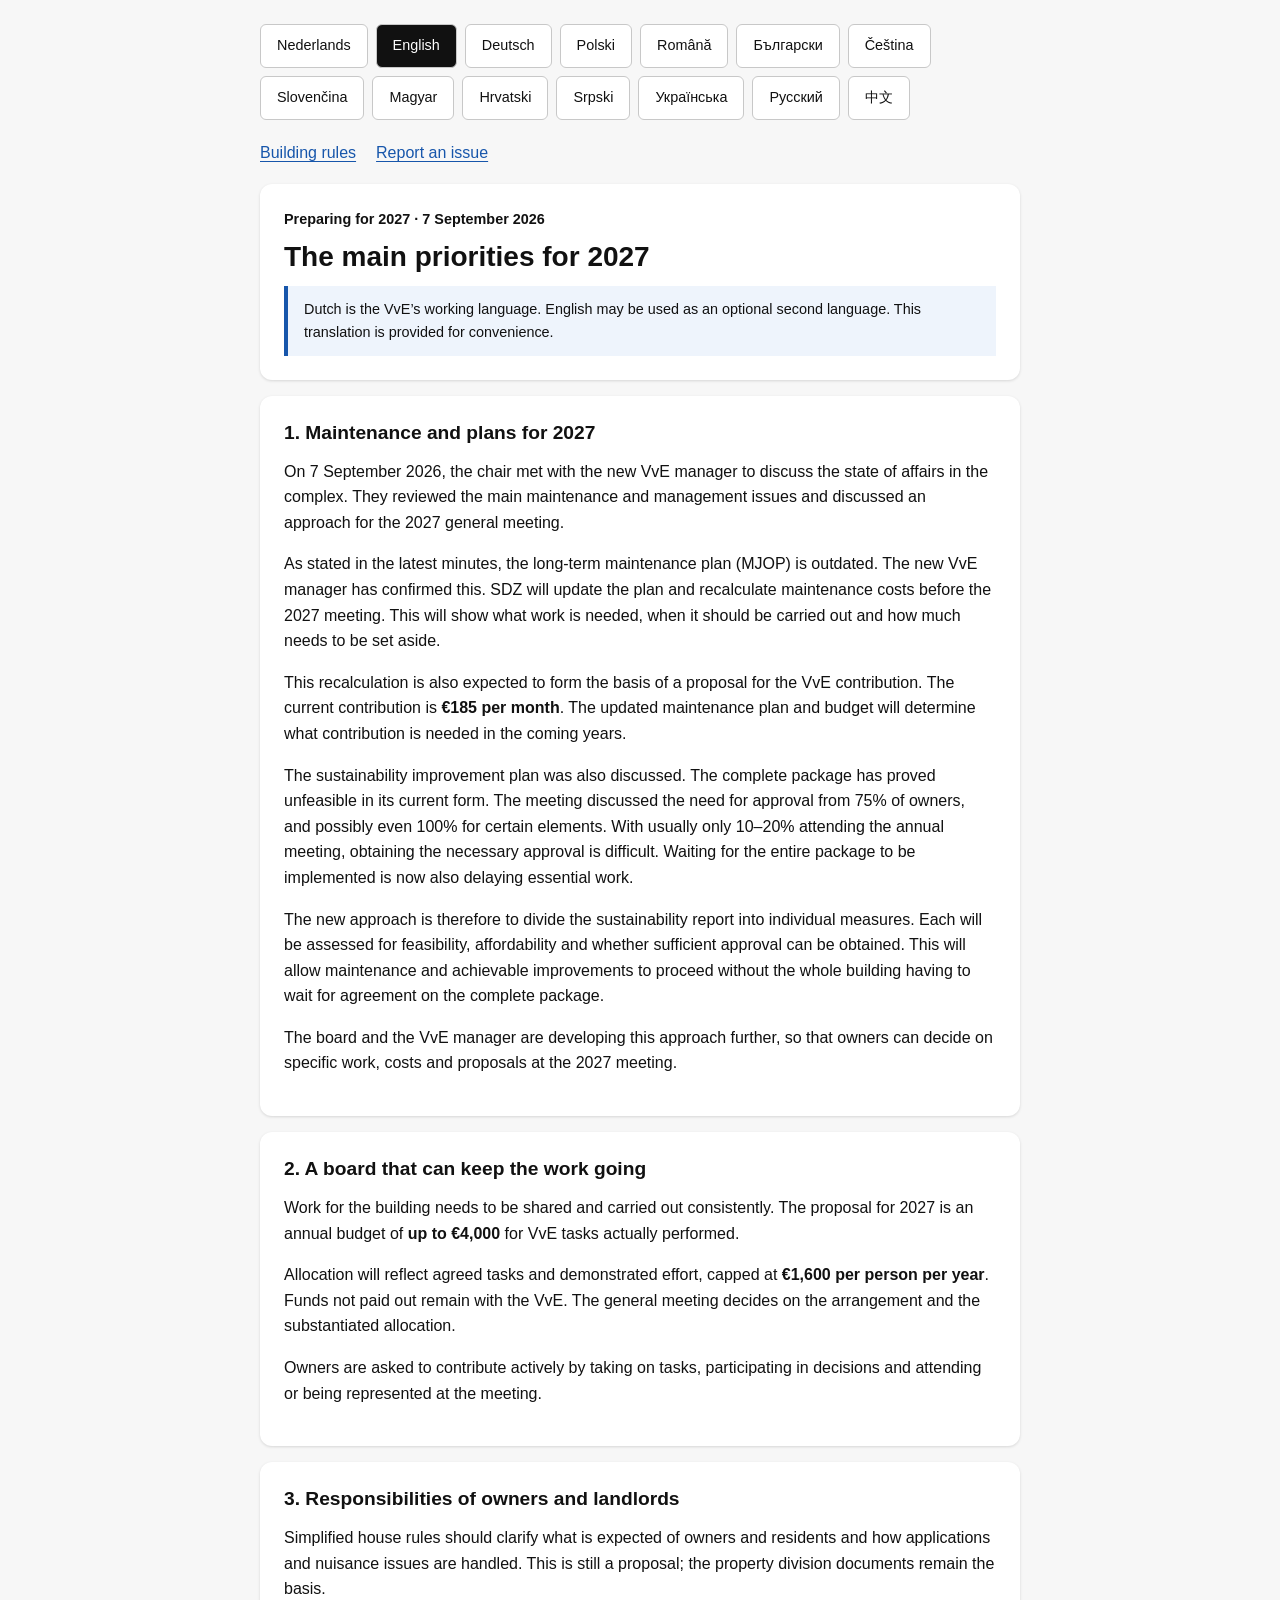
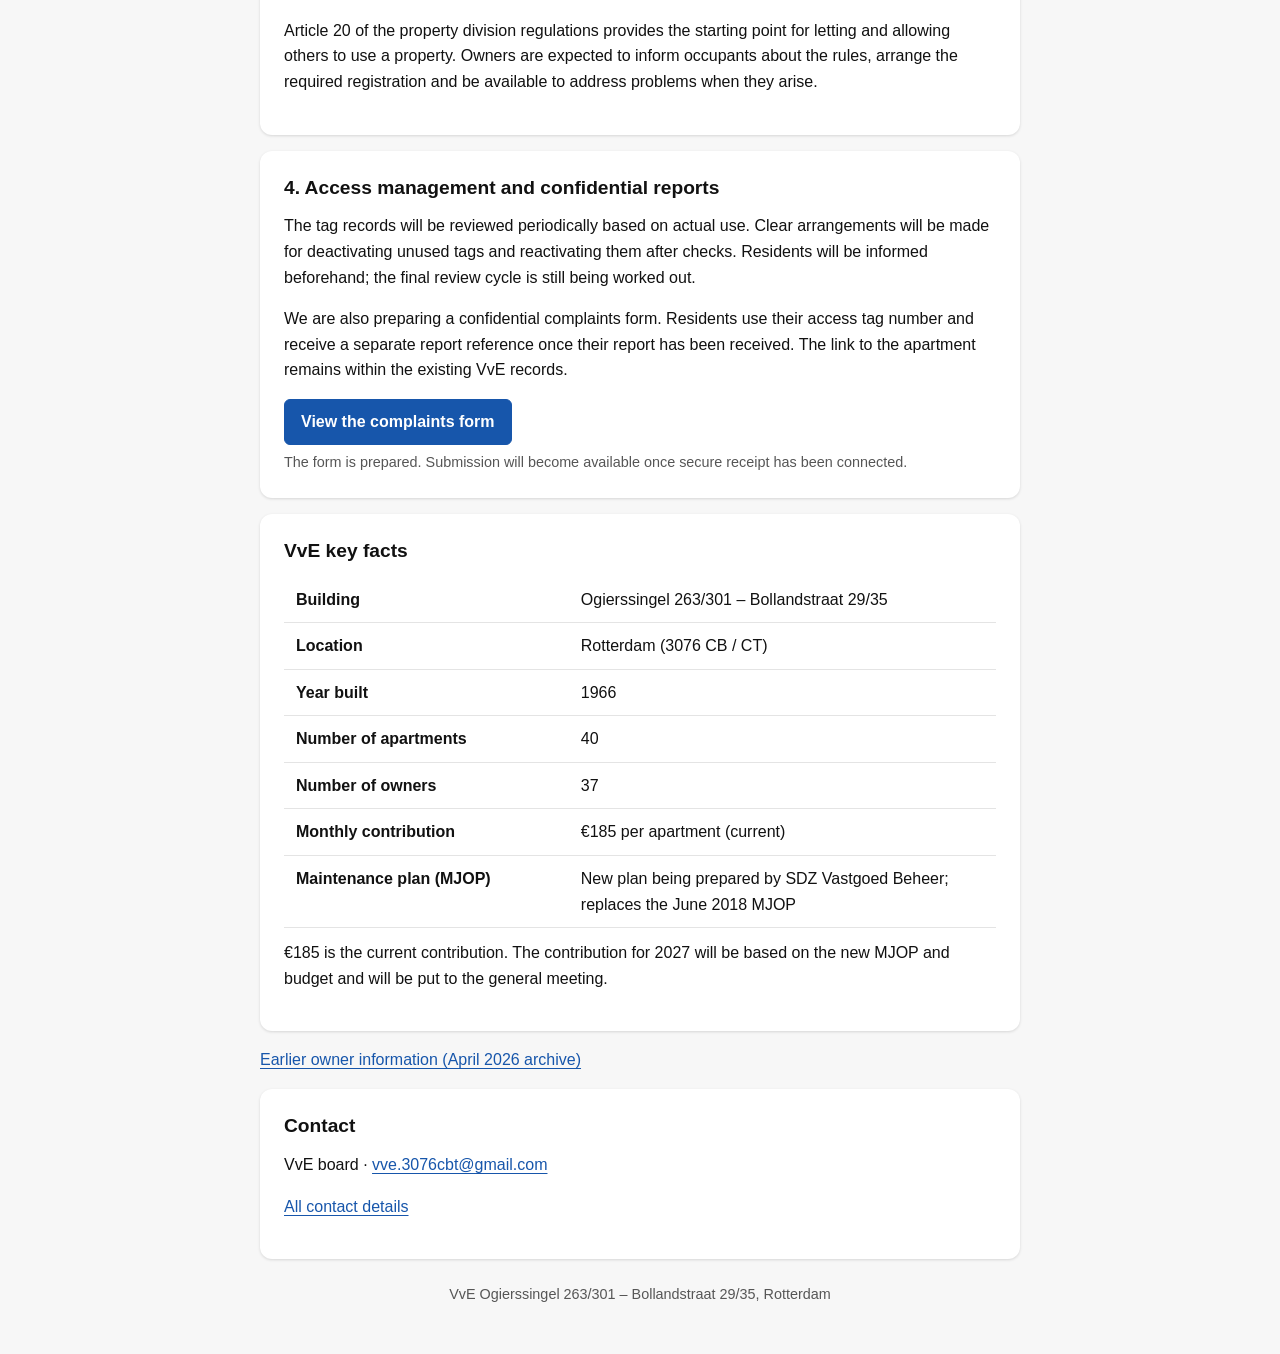
==== eigenaren.html @ 6f4f655e "feat: owners page in all fourteen languages Replaces the three-language 2027 page with the fourteen " ====
<!doctype html>
<html lang="nl">
<head>
<meta charset="utf-8">
<meta name="viewport" content="width=device-width,initial-scale=1">
<meta name="description" content="De hoofdlijnen voor 2027: onderhoud, VvE-bijdrage, bestuur, eigenaarsverantwoordelijkheid en toegangsbeheer.">
<title>De hoofdlijnen voor 2027 – VvE Ogierssingel / Bollandstraat</title>
<link rel="stylesheet" href="assets/portaal.css">
<link rel="stylesheet" href="assets/eigenaren.css">
<script src="assets/eigenaren.js" defer></script>
</head>
<body><main class="wrap">
<div class="languages" role="group" aria-label="Taal / Language">
<button type="button" lang="nl" data-language="nl" aria-controls="owners-nl" aria-pressed="true">Nederlands</button>
<button type="button" lang="en" data-language="en" aria-controls="owners-en" aria-pressed="false">English</button>
<button type="button" lang="de" data-language="de" aria-controls="owners-de" aria-pressed="false">Deutsch</button>
<button type="button" lang="pl" data-language="pl" aria-controls="owners-pl" aria-pressed="false">Polski</button>
<button type="button" lang="ro" data-language="ro" aria-controls="owners-ro" aria-pressed="false">Română</button>
<button type="button" lang="bg" data-language="bg" aria-controls="owners-bg" aria-pressed="false">Български</button>
<button type="button" lang="cs" data-language="cs" aria-controls="owners-cs" aria-pressed="false">Čeština</button>
<button type="button" lang="sk" data-language="sk" aria-controls="owners-sk" aria-pressed="false">Slovenčina</button>
<button type="button" lang="hu" data-language="hu" aria-controls="owners-hu" aria-pressed="false">Magyar</button>
<button type="button" lang="hr" data-language="hr" aria-controls="owners-hr" aria-pressed="false">Hrvatski</button>
<button type="button" lang="sr-Latn" data-language="sr" aria-controls="owners-sr" aria-pressed="false">Srpski</button>
<button type="button" lang="uk" data-language="uk" aria-controls="owners-uk" aria-pressed="false">Українська</button>
<button type="button" lang="ru" data-language="ru" aria-controls="owners-ru" aria-pressed="false">Русский</button>
<button type="button" lang="zh-Hans" data-language="zh" aria-controls="owners-zh" aria-pressed="false">中文</button>
</div>
<div id="owners-nl" lang="nl" data-content="nl">
<nav><a href="index.html">Gebouwregels</a><a href="melden.html?lang=nl">Melding doen</a></nav>
<header class="card"><span class="status">Voorbereiding 2027 · 7 september 2026</span><h1>De hoofdlijnen voor 2027</h1>
</header>
<section class="card"><h2>1. Onderhoud en plannen voor 2027</h2>
<p>Op 7 september 2026 heeft de voorzitter met de nieuwe VvE-manager gesproken over de stand van zaken in het complex. Tijdens dit overleg zijn de belangrijkste onderhouds- en beheerpunten doorgenomen en is een aanpak besproken voor de ledenvergadering van 2027.</p>
<p>Zoals ook in de laatste notulen is aangegeven, is het meerjarenonderhoudsplan (MJOP) verouderd. De nieuwe VvE-manager heeft dit bevestigd. SDZ zal het plan vóór de vergadering van 2027 actualiseren en de onderhoudskosten opnieuw berekenen. Daarmee krijgen we inzicht in welke werkzaamheden nodig zijn, wanneer die moeten plaatsvinden en hoeveel daarvoor gereserveerd moet worden.</p>
<p>Deze herberekening zal naar verwachting ook de basis worden voor een voorstel over de VvE-bijdrage. De huidige bijdrage bedraagt <strong>€185 per maand</strong>. Welke bijdrage voor de komende jaren nodig is, moet uit het bijgewerkte onderhoudsplan en de begroting blijken.</p>
<p>Ook het verduurzamingsplan is besproken. Het volledige pakket blijkt in de huidige vorm niet haalbaar. Tijdens het overleg is gesproken over benodigde instemming van 75% en voor bepaalde onderdelen mogelijk zelfs 100% van de eigenaren. Met een opkomst van doorgaans slechts 10–20% bij de jaarvergadering blijkt het moeilijk om de benodigde instemming te organiseren. Het wachten op uitvoering van het totaalpakket zorgt inmiddels ook voor uitstel van noodzakelijke werkzaamheden.</p>
<p>Daarom is de nieuwe aanpak om het verduurzamingsrapport in afzonderlijke maatregelen op te delen. Per onderdeel wordt bekeken wat uitvoerbaar en betaalbaar is en waarvoor voldoende instemming kan worden verkregen. Zo kunnen onderhoud en haalbare verbeteringen doorgaan, zonder dat het hele gebouw moet blijven wachten op overeenstemming over het volledige pakket.</p>
<p>Het bestuur en de VvE-manager werken deze aanpak verder uit, zodat eigenaren tijdens de vergadering van 2027 over concrete werkzaamheden, kosten en voorstellen kunnen beslissen.</p>
</section>
<section class="card"><h2>2. Een bestuur dat het werk kan blijven doen</h2>
<p>Het werk voor het gebouw moet structureel worden verdeeld en uitgevoerd. Voor 2027 ligt er een voorstel voor een jaarlijks budget van <strong>maximaal €4.000</strong> voor daadwerkelijk uitgevoerde VvE-taken.</p>
<p>De verdeling volgt de afgesproken taken en aantoonbare inzet, met een maximum van <strong>€1.600 per persoon per jaar</strong>. Niet-uitgekeerd geld blijft bij de VvE. De ledenvergadering beslist over de regeling en de onderbouwde verdeling.</p>
<p>Eigenaren worden gevraagd actief bij te dragen: door taken op te pakken, mee te beslissen en aanwezig of vertegenwoordigd te zijn bij de vergadering.</p>
</section>
<section class="card"><h2>3. Verantwoordelijkheid van eigenaren en verhuurders</h2>
<p>Een vereenvoudigd huishoudelijk reglement moet duidelijk maken wat van eigenaren en bewoners wordt verwacht en hoe aanvragen en overlast worden behandeld. Dit is nog een voorstel; de splitsingsstukken blijven de basis.</p>
<p>Bij verhuur en ingebruikgeving vormt artikel 20 van het splitsingsreglement het uitgangspunt. Van eigenaren wordt verwacht dat zij hun gebruikers informeren over de regels, de benodigde registratie verzorgen en aanspreekbaar zijn wanneer er problemen ontstaan.</p>
</section>
<section class="card"><h2>4. Toegangsbeheer en vertrouwelijke meldingen</h2>
<p>De tagadministratie wordt periodiek opgeschoond op werkelijk gebruik. Voor het deactiveren van ongebruikte tags en het na controle heractiveren komen duidelijke afspraken. Bewoners worden vooraf geïnformeerd; de definitieve cyclus wordt nog uitgewerkt.</p>
<p>Daarnaast bereiden we een vertrouwelijk klachtenformulier voor. Bewoners gebruiken hun toegangstagnummer en krijgen na ontvangst een apart meldingsnummer. De koppeling met de woning blijft binnen de bestaande VvE-administratie.</p>
<a class="button" href="melden.html?lang=nl">Bekijk het klachtenformulier</a>
<p class="help">Het formulier is voorbereid. Verzenden wordt beschikbaar zodra de beveiligde ontvangst is aangesloten.</p>
</section>
<section class="card"><h2 id="facts-nl">VvE-kerngegevens</h2><table class="owner-facts" aria-labelledby="facts-nl"><tbody>
<tr><th scope="row">Gebouw</th><td>Ogierssingel 263/301 – Bollandstraat 29/35</td></tr>
<tr><th scope="row">Plaats</th><td>Rotterdam (3076 CB / CT)</td></tr>
<tr><th scope="row">Bouwjaar</th><td>1966</td></tr>
<tr><th scope="row">Aantal appartementen</th><td>40</td></tr>
<tr><th scope="row">Aantal eigenaren</th><td>37</td></tr>
<tr><th scope="row">Maandelijkse bijdrage</th><td>€185 per woning (huidig)</td></tr>
<tr><th scope="row">MJOP</th><td>Nieuw plan in voorbereiding door SDZ Vastgoed Beheer; vervangt het MJOP van juni 2018</td></tr>
</tbody></table><p>De bijdrage van €185 is de huidige situatie. De bijdrage voor 2027 volgt uit het nieuwe MJOP en de begroting en wordt aan de ledenvergadering voorgelegd.</p></section>
<p><a href="archief/eigenaren-april-2026.html">Eerdere eigenareninformatie (archief april 2026)</a></p>
<section class="card"><h2>Contact</h2><p class="contact">VvE-bestuur · <a href="mailto:vve.3076cbt@gmail.com">vve.3076cbt@gmail.com</a></p><p><a href="index.html">Alle contactgegevens / All contacts / 所有联系方式</a></p></section>
</div>
<div id="owners-en" lang="en" data-content="en" hidden>
<nav><a href="index.html">Building rules</a><a href="melden.html?lang=en">Report an issue</a></nav>
<header class="card"><span class="status">Preparing for 2027 · 7 September 2026</span><h1>The main priorities for 2027</h1>
<p class="notice language-notice">Dutch is the VvE’s working language. English may be used as an optional second language. This translation is provided for convenience.</p>
</header>
<section class="card"><h2>1. Maintenance and plans for 2027</h2>
<p>On 7 September 2026, the chair met with the new VvE manager to discuss the state of affairs in the complex. They reviewed the main maintenance and management issues and discussed an approach for the 2027 general meeting.</p>
<p>As stated in the latest minutes, the long-term maintenance plan (MJOP) is outdated. The new VvE manager has confirmed this. SDZ will update the plan and recalculate maintenance costs before the 2027 meeting. This will show what work is needed, when it should be carried out and how much needs to be set aside.</p>
<p>This recalculation is also expected to form the basis of a proposal for the VvE contribution. The current contribution is <strong>€185 per month</strong>. The updated maintenance plan and budget will determine what contribution is needed in the coming years.</p>
<p>The sustainability improvement plan was also discussed. The complete package has proved unfeasible in its current form. The meeting discussed the need for approval from 75% of owners, and possibly even 100% for certain elements. With usually only 10–20% attending the annual meeting, obtaining the necessary approval is difficult. Waiting for the entire package to be implemented is now also delaying essential work.</p>
<p>The new approach is therefore to divide the sustainability report into individual measures. Each will be assessed for feasibility, affordability and whether sufficient approval can be obtained. This will allow maintenance and achievable improvements to proceed without the whole building having to wait for agreement on the complete package.</p>
<p>The board and the VvE manager are developing this approach further, so that owners can decide on specific work, costs and proposals at the 2027 meeting.</p>
</section>
<section class="card"><h2>2. A board that can keep the work going</h2>
<p>Work for the building needs to be shared and carried out consistently. The proposal for 2027 is an annual budget of <strong>up to €4,000</strong> for VvE tasks actually performed.</p>
<p>Allocation will reflect agreed tasks and demonstrated effort, capped at <strong>€1,600 per person per year</strong>. Funds not paid out remain with the VvE. The general meeting decides on the arrangement and the substantiated allocation.</p>
<p>Owners are asked to contribute actively by taking on tasks, participating in decisions and attending or being represented at the meeting.</p>
</section>
<section class="card"><h2>3. Responsibilities of owners and landlords</h2>
<p>Simplified house rules should clarify what is expected of owners and residents and how applications and nuisance issues are handled. This is still a proposal; the property division documents remain the basis.</p>
<p>Article 20 of the property division regulations provides the starting point for letting and allowing others to use a property. Owners are expected to inform occupants about the rules, arrange the required registration and be available to address problems when they arise.</p>
</section>
<section class="card"><h2>4. Access management and confidential reports</h2>
<p>The tag records will be reviewed periodically based on actual use. Clear arrangements will be made for deactivating unused tags and reactivating them after checks. Residents will be informed beforehand; the final review cycle is still being worked out.</p>
<p>We are also preparing a confidential complaints form. Residents use their access tag number and receive a separate report reference once their report has been received. The link to the apartment remains within the existing VvE records.</p>
<a class="button" href="melden.html?lang=en">View the complaints form</a>
<p class="help">The form is prepared. Submission will become available once secure receipt has been connected.</p>
</section>
<section class="card"><h2 id="facts-en">VvE key facts</h2><table class="owner-facts" aria-labelledby="facts-en"><tbody>
<tr><th scope="row">Building</th><td>Ogierssingel 263/301 – Bollandstraat 29/35</td></tr>
<tr><th scope="row">Location</th><td>Rotterdam (3076 CB / CT)</td></tr>
<tr><th scope="row">Year built</th><td>1966</td></tr>
<tr><th scope="row">Number of apartments</th><td>40</td></tr>
<tr><th scope="row">Number of owners</th><td>37</td></tr>
<tr><th scope="row">Monthly contribution</th><td>€185 per apartment (current)</td></tr>
<tr><th scope="row">Maintenance plan (MJOP)</th><td>New plan being prepared by SDZ Vastgoed Beheer; replaces the June 2018 MJOP</td></tr>
</tbody></table><p>€185 is the current contribution. The contribution for 2027 will be based on the new MJOP and budget and will be put to the general meeting.</p></section>
<p><a href="archief/eigenaren-april-2026.html">Earlier owner information (April 2026 archive)</a></p>
<section class="card"><h2>Contact</h2><p class="contact">VvE board · <a href="mailto:vve.3076cbt@gmail.com">vve.3076cbt@gmail.com</a></p><p><a href="index.html">All contact details</a></p></section>
</div>
<div id="owners-de" lang="de" data-content="de" hidden>
<nav><a href="index.html">Hausregeln</a><a href="melden.html?lang=en">Problem melden <span lang="en">(English)</span></a></nav>
<header class="card"><span class="status">Vorbereitung auf 2027 · 7. September 2026</span><h1>Die Schwerpunkte für 2027</h1>
<p class="notice language-notice">Niederländisch ist die Arbeitssprache der VvE. Englisch kann optional als zweite Sprache verwendet werden. Diese Übersetzung dient als Hilfestellung.</p>
</header>
<section class="card"><h2>1. Instandhaltung und Pläne für 2027</h2>
<p>Am 7. September 2026 hat der Vorsitzende mit dem neuen VvE-Verwalter über die Situation in der Wohnanlage gesprochen. Dabei wurden die wichtigsten Instandhaltungs- und Verwaltungsfragen durchgegangen und das Vorgehen für die Eigentümerversammlung 2027 besprochen.</p>
<p>Wie bereits im letzten Protokoll angegeben, ist der mehrjährige Instandhaltungsplan (MJOP) veraltet. Der neue VvE-Verwalter hat dies bestätigt. SDZ wird den Plan vor der Versammlung 2027 aktualisieren und die Instandhaltungskosten neu berechnen. So wird deutlich, welche Arbeiten erforderlich sind, wann sie ausgeführt werden müssen und wie viel dafür zurückgelegt werden muss.</p>
<p>Diese Neuberechnung wird voraussichtlich auch die Grundlage für einen Vorschlag zum VvE-Beitrag bilden. Der aktuelle Beitrag beträgt <strong>185 € pro Monat</strong>. Welcher Beitrag in den kommenden Jahren erforderlich ist, muss sich aus dem aktualisierten Instandhaltungsplan und dem Haushaltsplan ergeben.</p>
<p>Auch der Plan zur energetischen Modernisierung wurde besprochen. Das Gesamtpaket erweist sich in seiner derzeitigen Form als nicht umsetzbar. Im Gespräch ging es um eine erforderliche Zustimmung von 75% und bei bestimmten Teilen möglicherweise sogar 100% der Eigentümer. Da in der Regel nur 10–20% an der Jahresversammlung teilnehmen, ist es schwierig, die erforderliche Zustimmung zu erreichen. Das Warten auf die Umsetzung des Gesamtpakets führt inzwischen auch dazu, dass notwendige Arbeiten aufgeschoben werden.</p>
<p>Der neue Ansatz besteht deshalb darin, den Modernisierungsbericht in einzelne Maßnahmen aufzuteilen. Für jeden Teil wird geprüft, was durchführbar und finanzierbar ist und wofür sich genügend Zustimmung erreichen lässt. So können Instandhaltung und machbare Verbesserungen vorankommen, ohne dass das gesamte Gebäude auf eine Einigung über das vollständige Paket warten muss.</p>
<p>Der Vorstand und der VvE-Verwalter arbeiten diesen Ansatz weiter aus, damit die Eigentümer bei der Versammlung 2027 über konkrete Arbeiten, Kosten und Vorschläge entscheiden können.</p>
</section>
<section class="card"><h2>2. Ein Vorstand, der die Arbeit dauerhaft leisten kann</h2>
<p>Die Arbeit für das Gebäude muss dauerhaft verteilt und ausgeführt werden. Für 2027 liegt ein Vorschlag für ein Jahresbudget von <strong>höchstens 4.000 €</strong> für tatsächlich ausgeführte VvE-Aufgaben vor.</p>
<p>Die Verteilung richtet sich nach den vereinbarten Aufgaben und dem nachgewiesenen Einsatz, mit einer Obergrenze von <strong>1.600 € pro Person und Jahr</strong>. Nicht ausgezahltes Geld verbleibt bei der VvE. Die Eigentümerversammlung entscheidet über die Regelung und die begründete Verteilung.</p>
<p>Die Eigentümer werden gebeten, sich aktiv einzubringen: Aufgaben zu übernehmen, mitzuentscheiden und an der Versammlung teilzunehmen oder sich vertreten zu lassen.</p>
</section>
<section class="card"><h2>3. Verantwortung von Eigentümern und Vermietern</h2>
<p>Eine vereinfachte Hausordnung soll verdeutlichen, was von Eigentümern und Bewohnern erwartet wird und wie Anträge und Belästigungen behandelt werden. Dies ist noch ein Vorschlag; die Teilungsunterlagen bleiben die Grundlage.</p>
<p>Bei Vermietung und Gebrauchsüberlassung bildet Artikel 20 der Teilungsordnung den Ausgangspunkt. Von den Eigentümern wird erwartet, dass sie die Nutzer über die Regeln informieren, die erforderliche Registrierung veranlassen und bei Problemen ansprechbar sind.</p>
</section>
<section class="card"><h2>4. Zugangskontrolle und vertrauliche Meldungen</h2>
<p>Die Tag-Verwaltung wird regelmäßig anhand der tatsächlichen Nutzung bereinigt. Für das Deaktivieren ungenutzter Zugangstags und das Reaktivieren nach einer Prüfung werden klare Regelungen getroffen. Die Bewohner werden vorher informiert; der endgültige Rhythmus wird noch ausgearbeitet.</p>
<p>Außerdem bereiten wir ein vertrauliches Beschwerdeformular vor. Bewohner verwenden die Nummer ihres Zugangstags und erhalten nach Eingang eine separate Meldungsnummer. Die Zuordnung zur Wohnung verbleibt in der bestehenden VvE-Verwaltung.</p>
<a class="button" href="melden.html?lang=en">Beschwerdeformular ansehen <span lang="en">(English)</span></a>
<p class="help">Das Formular ist vorbereitet. Das Absenden wird möglich, sobald die sichere Annahme angeschlossen ist.</p>
</section>
<section class="card"><h2 id="facts-de">VvE-Kerndaten</h2><table class="owner-facts" aria-labelledby="facts-de"><tbody>
<tr><th scope="row">Gebäude</th><td>Ogierssingel 263/301 – Bollandstraat 29/35</td></tr>
<tr><th scope="row">Ort</th><td>Rotterdam (3076 CB / CT)</td></tr>
<tr><th scope="row">Baujahr</th><td>1966</td></tr>
<tr><th scope="row">Anzahl der Wohnungen</th><td>40</td></tr>
<tr><th scope="row">Anzahl der Eigentümer</th><td>37</td></tr>
<tr><th scope="row">Monatlicher Beitrag</th><td>185 € pro Wohnung (aktuell)</td></tr>
<tr><th scope="row">Instandhaltungsplan (MJOP)</th><td>Neuer Plan in Vorbereitung durch SDZ Vastgoed Beheer; ersetzt den MJOP vom Juni 2018</td></tr>
</tbody></table><p>185 € ist der aktuelle Beitrag. Der Beitrag für 2027 ergibt sich aus dem neuen MJOP und dem Haushaltsplan und wird der Eigentümerversammlung vorgelegt.</p></section>
<p><a href="archief/eigenaren-april-2026.html">Frühere Eigentümerinformationen (Archiv April 2026) <span lang="en">(NL / EN / 中文)</span></a></p>
<section class="card"><h2>Kontakt</h2><p class="contact">VvE-Vorstand · <a href="mailto:vve.3076cbt@gmail.com">vve.3076cbt@gmail.com</a></p><p><a href="index.html">Alle Kontaktdaten</a></p></section>
</div>
<div id="owners-pl" lang="pl" data-content="pl" hidden>
<nav><a href="index.html">Zasady obowiązujące w budynku</a><a href="melden.html?lang=en">Zgłoś problem <span lang="en">(English)</span></a></nav>
<header class="card"><span class="status">Przygotowania do 2027 roku · 7 września 2026</span><h1>Główne kierunki na 2027 rok</h1>
<p class="notice language-notice">Językiem roboczym VvE jest niderlandzki. Angielski może być używany opcjonalnie jako drugi język. To tłumaczenie ma charakter pomocniczy.</p>
</header>
<section class="card"><h2>1. Utrzymanie budynku i plany na 2027 rok</h2>
<p>7 września 2026 roku przewodniczący spotkał się z nowym zarządcą VvE, aby omówić sytuację w budynku. Podczas spotkania przeanalizowano najważniejsze kwestie utrzymania i zarządzania oraz omówiono podejście do zebrania właścicieli w 2027 roku.</p>
<p>Jak wskazano również w ostatnim protokole, wieloletni plan utrzymania budynku (MJOP) jest nieaktualny. Nowy zarządca VvE to potwierdził. SDZ zaktualizuje plan i ponownie obliczy koszty utrzymania przed zebraniem w 2027 roku. Dzięki temu będzie wiadomo, jakie prace są potrzebne, kiedy należy je wykonać i ile środków trzeba na nie zarezerwować.</p>
<p>Oczekuje się, że te nowe obliczenia będą również podstawą propozycji dotyczącej składki VvE. Obecna składka wynosi <strong>185 € miesięcznie</strong>. Wysokość składki potrzebnej w kolejnych latach będzie wynikać ze zaktualizowanego planu utrzymania i budżetu.</p>
<p>Omówiono również plan modernizacji proekologicznej. Cały pakiet w obecnej formie okazuje się niewykonalny. Podczas spotkania mówiono o konieczności uzyskania zgody 75% właścicieli, a w przypadku niektórych elementów być może nawet 100%. Przy frekwencji wynoszącej zwykle tylko 10–20% na dorocznym zebraniu trudno uzyskać wymaganą zgodę. Oczekiwanie na realizację całego pakietu powoduje już także odkładanie niezbędnych prac.</p>
<p>Dlatego nowe podejście polega na podzieleniu raportu dotyczącego modernizacji na poszczególne działania. Dla każdego z nich zostanie ocenione, co jest wykonalne, na co można sobie pozwolić i dla czego można uzyskać wystarczającą zgodę. Pozwoli to prowadzić prace utrzymaniowe i możliwe do wykonania ulepszenia bez czekania całego budynku na porozumienie w sprawie pełnego pakietu.</p>
<p>Zarząd i zarządca VvE dalej opracowują to podejście, aby właściciele mogli na zebraniu w 2027 roku zdecydować o konkretnych pracach, kosztach i propozycjach.</p>
</section>
<section class="card"><h2>2. Zarząd, który może nadal wykonywać swoją pracę</h2>
<p>Prace na rzecz budynku muszą być trwale podzielone i realizowane. Na 2027 rok przedstawiono propozycję rocznego budżetu w wysokości <strong>maksymalnie 4 000 €</strong> na faktycznie wykonane zadania VvE.</p>
<p>Podział środków będzie zależał od uzgodnionych zadań i udokumentowanego zaangażowania, z limitem <strong>1 600 € na osobę rocznie</strong>. Niewypłacone pieniądze pozostają w VvE. Zebranie właścicieli decyduje o zasadach i uzasadnionym podziale środków.</p>
<p>Właściciele są proszeni o aktywny udział: podejmowanie zadań, współdecydowanie oraz obecność na zebraniu lub zapewnienie swojego przedstawiciela.</p>
</section>
<section class="card"><h2>3. Odpowiedzialność właścicieli i wynajmujących</h2>
<p>Uproszczony regulamin porządkowy ma wyjaśnić, czego oczekuje się od właścicieli i mieszkańców oraz jak rozpatrywane są wnioski i uciążliwości. Jest to nadal propozycja; podstawą pozostają dokumenty podziału nieruchomości.</p>
<p>Przy wynajmie i udostępnianiu lokalu innym osobom punktem wyjścia jest artykuł 20 regulaminu podziału nieruchomości. Od właścicieli oczekuje się informowania użytkowników o zasadach, zapewnienia wymaganej rejestracji i dostępności w razie problemów.</p>
</section>
<section class="card"><h2>4. Zarządzanie dostępem i poufne zgłoszenia</h2>
<p>Ewidencja identyfikatorów dostępu będzie okresowo porządkowana na podstawie rzeczywistego użycia. Zostaną ustalone jasne zasady dezaktywowania nieużywanych identyfikatorów i ich ponownego aktywowania po kontroli. Mieszkańcy zostaną wcześniej poinformowani; ostateczny cykl jest jeszcze opracowywany.</p>
<p>Przygotowujemy również poufny formularz skarg. Mieszkańcy podają numer swojego identyfikatora dostępu, a po otrzymaniu zgłoszenia system nadaje oddzielny numer zgłoszenia. Powiązanie z mieszkaniem pozostaje w istniejącej ewidencji VvE.</p>
<a class="button" href="melden.html?lang=en">Zobacz formularz skarg <span lang="en">(English)</span></a>
<p class="help">Formularz jest przygotowany. Wysyłanie będzie dostępne po podłączeniu bezpiecznego odbioru zgłoszeń.</p>
</section>
<section class="card"><h2 id="facts-pl">Podstawowe informacje o VvE</h2><table class="owner-facts" aria-labelledby="facts-pl"><tbody>
<tr><th scope="row">Budynek</th><td>Ogierssingel 263/301 – Bollandstraat 29/35</td></tr>
<tr><th scope="row">Miejscowość</th><td>Rotterdam (3076 CB / CT)</td></tr>
<tr><th scope="row">Rok budowy</th><td>1966</td></tr>
<tr><th scope="row">Liczba mieszkań</th><td>40</td></tr>
<tr><th scope="row">Liczba właścicieli</th><td>37</td></tr>
<tr><th scope="row">Miesięczna składka</th><td>185 € za mieszkanie (obecnie)</td></tr>
<tr><th scope="row">Plan utrzymania (MJOP)</th><td>Nowy plan przygotowywany przez SDZ Vastgoed Beheer; zastąpi MJOP z czerwca 2018 roku</td></tr>
</tbody></table><p>185 € to obecna składka. Składka na 2027 rok będzie wynikać z nowego MJOP i budżetu oraz zostanie przedstawiona zebraniu właścicieli.</p></section>
<p><a href="archief/eigenaren-april-2026.html">Wcześniejsze informacje dla właścicieli (archiwum z kwietnia 2026) <span lang="en">(NL / EN / 中文)</span></a></p>
<section class="card"><h2>Kontakt</h2><p class="contact">Zarząd VvE · <a href="mailto:vve.3076cbt@gmail.com">vve.3076cbt@gmail.com</a></p><p><a href="index.html">Wszystkie dane kontaktowe</a></p></section>
</div>
<div id="owners-ro" lang="ro" data-content="ro" hidden>
<nav><a href="index.html">Regulile clădirii</a><a href="melden.html?lang=en">Raportează o problemă <span lang="en">(English)</span></a></nav>
<header class="card"><span class="status">Pregătiri pentru 2027 · 7 septembrie 2026</span><h1>Principalele direcții pentru 2027</h1>
<p class="notice language-notice">Limba de lucru a VvE este neerlandeza. Engleza poate fi folosită opțional ca a doua limbă. Această traducere este oferită ca ajutor.</p>
</header>
<section class="card"><h2>1. Întreținerea și planurile pentru 2027</h2>
<p>La 7 septembrie 2026, președintele a discutat cu noul administrator VvE despre situația complexului. În cadrul întâlnirii au fost analizate principalele aspecte de întreținere și administrare și a fost discutată o abordare pentru adunarea proprietarilor din 2027.</p>
<p>Așa cum s-a menționat și în ultimul proces-verbal, planul multianual de întreținere (MJOP) este învechit. Noul administrator VvE a confirmat acest lucru. SDZ va actualiza planul și va recalcula costurile de întreținere înainte de adunarea din 2027. Astfel vom afla ce lucrări sunt necesare, când trebuie realizate și ce sume trebuie rezervate.</p>
<p>Se preconizează că această recalculare va sta și la baza unei propuneri privind contribuția VvE. Contribuția actuală este de <strong>185 € pe lună</strong>. Planul de întreținere actualizat și bugetul vor arăta ce contribuție va fi necesară în anii următori.</p>
<p>A fost discutat și planul de modernizare sustenabilă. Pachetul complet se dovedește nerealizabil în forma actuală. În cadrul întâlnirii s-a discutat despre necesitatea acordului a 75% dintre proprietari, iar pentru anumite componente posibil chiar 100%. Cu o participare de obicei de numai 10–20% la adunarea anuală, este dificil să se obțină acordul necesar. Așteptarea realizării întregului pachet duce deja și la amânarea unor lucrări necesare.</p>
<p>Noua abordare este, prin urmare, împărțirea raportului de modernizare în măsuri separate. Pentru fiecare componentă se va analiza ce este realizabil, ce poate fi finanțat și pentru ce se poate obține suficient acord. Astfel, întreținerea și îmbunătățirile fezabile pot continua fără ca întreaga clădire să aștepte un acord asupra pachetului complet.</p>
<p>Comitetul de conducere și administratorul VvE dezvoltă în continuare această abordare, astfel încât proprietarii să poată decide la adunarea din 2027 asupra unor lucrări, costuri și propuneri concrete.</p>
</section>
<section class="card"><h2>2. Un comitet care își poate continua activitatea</h2>
<p>Munca pentru clădire trebuie împărțită și realizată în mod constant. Pentru 2027 există o propunere de buget anual de <strong>maximum 4.000 €</strong> pentru sarcinile VvE efectiv îndeplinite.</p>
<p>Repartizarea va ține cont de sarcinile convenite și de implicarea dovedită, cu un plafon de <strong>1.600 € de persoană pe an</strong>. Banii neplătiți rămân la VvE. Adunarea proprietarilor decide asupra regulilor și a repartizării justificate.</p>
<p>Proprietarii sunt rugați să contribuie activ: să preia sarcini, să participe la decizii și să fie prezenți sau reprezentați la adunare.</p>
</section>
<section class="card"><h2>3. Responsabilitatea proprietarilor și a celor care închiriază locuințele</h2>
<p>Un regulament de ordine interioară simplificat trebuie să clarifice ce se așteaptă de la proprietari și locatari și cum sunt tratate cererile și problemele de deranj. Acesta este încă o propunere; documentele de împărțire a proprietății rămân baza.</p>
<p>Pentru închiriere și darea în folosință, punctul de plecare este articolul 20 din regulamentul de împărțire a proprietății. Se așteaptă ca proprietarii să informeze utilizatorii despre reguli, să asigure înregistrarea necesară și să poată fi contactați când apar probleme.</p>
</section>
<section class="card"><h2>4. Gestionarea accesului și sesizări confidențiale</h2>
<p>Evidența tagurilor de acces va fi revizuită periodic pe baza utilizării efective. Vor exista reguli clare pentru dezactivarea tagurilor neutilizate și reactivarea lor după verificare. Locatarii vor fi informați în prealabil; periodicitatea finală este încă în curs de stabilire.</p>
<p>Pregătim și un formular confidențial pentru reclamații. Locatarii folosesc numărul tagului de acces și primesc un număr separat de sesizare după primirea acesteia. Legătura cu apartamentul rămâne în evidențele VvE existente.</p>
<a class="button" href="melden.html?lang=en">Vezi formularul de reclamații <span lang="en">(English)</span></a>
<p class="help">Formularul este pregătit. Trimiterea va fi disponibilă după conectarea serviciului de primire securizată.</p>
</section>
<section class="card"><h2 id="facts-ro">Date esențiale despre VvE</h2><table class="owner-facts" aria-labelledby="facts-ro"><tbody>
<tr><th scope="row">Clădire</th><td>Ogierssingel 263/301 – Bollandstraat 29/35</td></tr>
<tr><th scope="row">Localitate</th><td>Rotterdam (3076 CB / CT)</td></tr>
<tr><th scope="row">Anul construcției</th><td>1966</td></tr>
<tr><th scope="row">Număr de apartamente</th><td>40</td></tr>
<tr><th scope="row">Număr de proprietari</th><td>37</td></tr>
<tr><th scope="row">Contribuție lunară</th><td>185 € pe apartament (în prezent)</td></tr>
<tr><th scope="row">Plan de întreținere (MJOP)</th><td>Plan nou în pregătire la SDZ Vastgoed Beheer; înlocuiește MJOP din iunie 2018</td></tr>
</tbody></table><p>185 € este contribuția actuală. Contribuția pentru 2027 va rezulta din noul MJOP și din buget și va fi prezentată adunării proprietarilor.</p></section>
<p><a href="archief/eigenaren-april-2026.html">Informații anterioare pentru proprietari (arhiva din aprilie 2026) <span lang="en">(NL / EN / 中文)</span></a></p>
<section class="card"><h2>Contact</h2><p class="contact">Comitetul VvE · <a href="mailto:vve.3076cbt@gmail.com">vve.3076cbt@gmail.com</a></p><p><a href="index.html">Toate datele de contact</a></p></section>
</div>
<div id="owners-bg" lang="bg" data-content="bg" hidden>
<nav><a href="index.html">Правила на сградата</a><a href="melden.html?lang=en">Подайте сигнал <span lang="en">(English)</span></a></nav>
<header class="card"><span class="status">Подготовка за 2027 г. · 7 септември 2026 г.</span><h1>Основните насоки за 2027 г.</h1>
<p class="notice language-notice">Работният език на VvE е нидерландски. Английският може да се използва по избор като втори език. Този превод е предоставен за улеснение.</p>
</header>
<section class="card"><h2>1. Поддръжка и планове за 2027 г.</h2>
<p>На 7 септември 2026 г. председателят разговаря с новия управител на VvE за състоянието на комплекса. На срещата бяха разгледани основните въпроси на поддръжката и управлението и беше обсъден подходът за общото събрание през 2027 г.</p>
<p>Както е посочено и в последния протокол, многогодишният план за поддръжка (MJOP) е остарял. Новият управител на VvE потвърди това. SDZ ще актуализира плана и ще преизчисли разходите за поддръжка преди събранието през 2027 г. Така ще стане ясно какви работи са необходими, кога трябва да се извършат и колко средства трябва да бъдат заделени за тях.</p>
<p>Очаква се това преизчисляване да стане и основа за предложение относно вноската към VvE. Настоящата вноска е <strong>185 € на месец</strong>. Актуализираният план за поддръжка и бюджетът трябва да покажат каква вноска ще е необходима през следващите години.</p>
<p>Беше обсъден и планът за устойчиво обновяване. Целият пакет се оказва неизпълним в сегашния си вид. На срещата беше обсъдена необходимостта от съгласие на 75% от собствениците, а за определени части — вероятно дори на 100%. При обичайно участие от едва 10–20% в годишното събрание е трудно да се осигури необходимото съгласие. Изчакването на изпълнението на целия пакет вече води и до отлагане на необходими работи.</p>
<p>Затова новият подход е докладът за обновяването да бъде разделен на отделни мерки. За всяка част ще се преценява какво е изпълнимо, финансово достъпно и за какво може да бъде получено достатъчно съгласие. Така поддръжката и осъществимите подобрения могат да продължат, без цялата сграда да чака споразумение за пълния пакет.</p>
<p>Управителният съвет и управителят на VvE доразработват този подход, така че на събранието през 2027 г. собствениците да могат да вземат решения за конкретни работи, разходи и предложения.</p>
</section>
<section class="card"><h2>2. Управителен съвет, който може да продължи работата</h2>
<p>Работата за сградата трябва да се разпределя и извършва устойчиво във времето. За 2027 г. има предложение за годишен бюджет от <strong>най-много 4 000 €</strong> за действително изпълнени задачи на VvE.</p>
<p>Разпределението ще следва договорените задачи и доказания принос, с максимум <strong>1 600 € на човек годишно</strong>. Неизплатените средства остават във VvE. Общото събрание решава за правилата и обоснованото разпределение.</p>
<p>Собствениците са приканени да участват активно: да поемат задачи, да участват във вземането на решения и да присъстват или да бъдат представлявани на събранието.</p>
</section>
<section class="card"><h2>3. Отговорност на собствениците и наемодателите</h2>
<p>Опростен правилник за вътрешния ред трябва да изясни какво се очаква от собствениците и живущите и как се разглеждат заявленията и проблемите с безпокойството. Това все още е предложение; документите за разделяне на собствеността остават основата.</p>
<p>При отдаване под наем и предоставяне за ползване отправната точка е член 20 от правилника за разделяне на собствеността. От собствениците се очаква да информират ползвателите за правилата, да осигурят необходимата регистрация и да бъдат на разположение при възникване на проблеми.</p>
</section>
<section class="card"><h2>4. Управление на достъпа и поверителни сигнали</h2>
<p>Регистърът на чиповете за достъп ще се актуализира периодично според реалното им използване. Ще бъдат установени ясни правила за деактивиране на неизползваните чипове и повторното им активиране след проверка. Живущите ще бъдат уведомявани предварително; окончателният цикъл все още се уточнява.</p>
<p>Подготвяме и поверителен формуляр за жалби. Живущите използват номера на своя чип за достъп и след получаване на сигнала получават отделен номер на сигнала. Връзката с жилището остава в съществуващата документация на VvE.</p>
<a class="button" href="melden.html?lang=en">Вижте формуляра за жалби <span lang="en">(English)</span></a>
<p class="help">Формулярът е подготвен. Изпращането ще стане достъпно, когато бъде свързана защитената услуга за получаване.</p>
</section>
<section class="card"><h2 id="facts-bg">Основни данни за VvE</h2><table class="owner-facts" aria-labelledby="facts-bg"><tbody>
<tr><th scope="row">Сграда</th><td>Ogierssingel 263/301 – Bollandstraat 29/35</td></tr>
<tr><th scope="row">Населено място</th><td>Rotterdam (3076 CB / CT)</td></tr>
<tr><th scope="row">Година на построяване</th><td>1966</td></tr>
<tr><th scope="row">Брой апартаменти</th><td>40</td></tr>
<tr><th scope="row">Брой собственици</th><td>37</td></tr>
<tr><th scope="row">Месечна вноска</th><td>185 € на жилище (понастоящем)</td></tr>
<tr><th scope="row">План за поддръжка (MJOP)</th><td>Нов план се подготвя от SDZ Vastgoed Beheer; ще замени MJOP от юни 2018 г.</td></tr>
</tbody></table><p>185 € е настоящата вноска. Вноската за 2027 г. ще се основава на новия MJOP и бюджета и ще бъде предложена на общото събрание.</p></section>
<p><a href="archief/eigenaren-april-2026.html">Предишна информация за собствениците (архив от април 2026 г.) <span lang="en">(NL / EN / 中文)</span></a></p>
<section class="card"><h2>Контакт</h2><p class="contact">Управителен съвет на VvE · <a href="mailto:vve.3076cbt@gmail.com">vve.3076cbt@gmail.com</a></p><p><a href="index.html">Всички данни за контакт</a></p></section>
</div>
<div id="owners-cs" lang="cs" data-content="cs" hidden>
<nav><a href="index.html">Pravidla domu</a><a href="melden.html?lang=en">Nahlásit problém <span lang="en">(English)</span></a></nav>
<header class="card"><span class="status">Příprava na rok 2027 · 7. září 2026</span><h1>Hlavní směry pro rok 2027</h1>
<p class="notice language-notice">Pracovním jazykem VvE je nizozemština. Angličtinu lze volitelně používat jako druhý jazyk. Tento překlad slouží jako pomůcka.</p>
</header>
<section class="card"><h2>1. Údržba a plány na rok 2027</h2>
<p>Dne 7. září 2026 předseda jednal s novým správcem VvE o situaci v domě. Během jednání prošli hlavní otázky údržby a správy a prodiskutovali postup pro shromáždění vlastníků v roce 2027.</p>
<p>Jak je uvedeno i v posledním zápisu, víceletý plán údržby (MJOP) je zastaralý. Nový správce VvE to potvrdil. SDZ plán před shromážděním v roce 2027 aktualizuje a znovu vypočítá náklady na údržbu. Získáme tak přehled o tom, jaké práce jsou potřebné, kdy je nutné je provést a kolik na ně musíme vyčlenit.</p>
<p>Očekává se, že tento přepočet bude také základem návrhu příspěvku VvE. Současný příspěvek činí <strong>185 € měsíčně</strong>. Z aktualizovaného plánu údržby a rozpočtu musí vyplynout, jaký příspěvek bude potřebný v příštích letech.</p>
<p>Projednán byl i plán udržitelné modernizace. Celý soubor opatření se v současné podobě ukazuje jako neproveditelný. Na jednání se hovořilo o potřebném souhlasu 75% vlastníků a u některých částí možná dokonce 100%. Při obvyklé účasti pouze 10–20% na výročním shromáždění je obtížné potřebný souhlas zajistit. Čekání na realizaci celého souboru opatření již vede i k odkládání nezbytných prací.</p>
<p>Nový přístup proto spočívá v rozdělení zprávy o modernizaci na jednotlivá opatření. U každého se posoudí, co je proveditelné a finančně dostupné a pro co lze získat dostatečný souhlas. Údržba a uskutečnitelná zlepšení tak mohou pokračovat, aniž by celý dům musel čekat na shodu ohledně kompletního souboru opatření.</p>
<p>Výbor a správce VvE tento přístup dále rozpracovávají, aby vlastníci mohli na shromáždění v roce 2027 rozhodovat o konkrétních pracích, nákladech a návrzích.</p>
</section>
<section class="card"><h2>2. Výbor, který může dlouhodobě zajišťovat práci</h2>
<p>Práce pro dům je třeba soustavně rozdělovat a vykonávat. Pro rok 2027 existuje návrh ročního rozpočtu ve výši <strong>nejvýše 4 000 €</strong> na skutečně provedené úkoly VvE.</p>
<p>Rozdělení bude vycházet z dohodnutých úkolů a prokazatelného zapojení, s limitem <strong>1 600 € na osobu za rok</strong>. Nevyplacené peníze zůstávají VvE. O pravidlech a odůvodněném rozdělení rozhodne shromáždění vlastníků.</p>
<p>Vlastníci jsou žádáni o aktivní příspěvek: převzetí úkolů, účast na rozhodování a přítomnost nebo zastoupení na shromáždění.</p>
</section>
<section class="card"><h2>3. Odpovědnost vlastníků a pronajímatelů</h2>
<p>Zjednodušený domovní řád má objasnit, co se očekává od vlastníků a obyvatel a jak se řeší žádosti a obtěžování. Stále jde o návrh; základem zůstávají dokumenty o rozdělení nemovitosti.</p>
<p>Při pronájmu a přenechání k užívání je výchozím bodem článek 20 pravidel rozdělení nemovitosti. Od vlastníků se očekává, že uživatele seznámí s pravidly, zajistí potřebnou registraci a budou k zastižení při vzniku problémů.</p>
</section>
<section class="card"><h2>4. Správa přístupu a důvěrná hlášení</h2>
<p>Evidence přístupových čipů se bude pravidelně aktualizovat podle skutečného používání. Pro deaktivaci nepoužívaných čipů a jejich opětovnou aktivaci po kontrole budou stanovena jasná pravidla. Obyvatelé budou předem informováni; konečný interval se ještě upřesňuje.</p>
<p>Připravujeme také důvěrný formulář pro stížnosti. Obyvatelé použijí číslo svého přístupového čipu a po přijetí hlášení dostanou samostatné číslo hlášení. Propojení s bytem zůstává ve stávající evidenci VvE.</p>
<a class="button" href="melden.html?lang=en">Zobrazit formulář pro stížnosti <span lang="en">(English)</span></a>
<p class="help">Formulář je připraven. Odesílání bude dostupné po připojení zabezpečeného příjmu.</p>
</section>
<section class="card"><h2 id="facts-cs">Základní údaje o VvE</h2><table class="owner-facts" aria-labelledby="facts-cs"><tbody>
<tr><th scope="row">Budova</th><td>Ogierssingel 263/301 – Bollandstraat 29/35</td></tr>
<tr><th scope="row">Město</th><td>Rotterdam (3076 CB / CT)</td></tr>
<tr><th scope="row">Rok výstavby</th><td>1966</td></tr>
<tr><th scope="row">Počet bytů</th><td>40</td></tr>
<tr><th scope="row">Počet vlastníků</th><td>37</td></tr>
<tr><th scope="row">Měsíční příspěvek</th><td>185 € za byt (v současnosti)</td></tr>
<tr><th scope="row">Plán údržby (MJOP)</th><td>Nový plán připravuje SDZ Vastgoed Beheer; nahradí MJOP z června 2018</td></tr>
</tbody></table><p>185 € je současný příspěvek. Příspěvek pro rok 2027 vyplyne z nového MJOP a rozpočtu a bude předložen shromáždění vlastníků.</p></section>
<p><a href="archief/eigenaren-april-2026.html">Dřívější informace pro vlastníky (archiv z dubna 2026) <span lang="en">(NL / EN / 中文)</span></a></p>
<section class="card"><h2>Kontakt</h2><p class="contact">Výbor VvE · <a href="mailto:vve.3076cbt@gmail.com">vve.3076cbt@gmail.com</a></p><p><a href="index.html">Všechny kontaktní údaje</a></p></section>
</div>
<div id="owners-sk" lang="sk" data-content="sk" hidden>
<nav><a href="index.html">Pravidlá domu</a><a href="melden.html?lang=en">Nahlásiť problém <span lang="en">(English)</span></a></nav>
<header class="card"><span class="status">Príprava na rok 2027 · 7. septembra 2026</span><h1>Hlavné smerovanie pre rok 2027</h1>
<p class="notice language-notice">Pracovným jazykom VvE je holandčina. Angličtinu možno voliteľne používať ako druhý jazyk. Tento preklad slúži ako pomôcka.</p>
</header>
<section class="card"><h2>1. Údržba a plány na rok 2027</h2>
<p>Dňa 7. septembra 2026 predseda rokoval s novým správcom VvE o situácii v dome. Počas stretnutia prešli hlavné otázky údržby a správy a prerokovali postup pre zhromaždenie vlastníkov v roku 2027.</p>
<p>Ako sa uvádza aj v poslednej zápisnici, viacročný plán údržby (MJOP) je zastaraný. Nový správca VvE to potvrdil. SDZ plán pred zhromaždením v roku 2027 aktualizuje a nanovo vypočíta náklady na údržbu. Získame tak prehľad o tom, aké práce sú potrebné, kedy sa majú vykonať a koľko prostriedkov na ne treba vyčleniť.</p>
<p>Očakáva sa, že tento prepočet bude aj základom návrhu príspevku VvE. Súčasný príspevok je <strong>185 € mesačne</strong>. Z aktualizovaného plánu údržby a rozpočtu musí vyplynúť, aký príspevok bude potrebný v nasledujúcich rokoch.</p>
<p>Prerokovaný bol aj plán udržateľnej modernizácie. Celý balík sa v súčasnej podobe ukazuje ako neuskutočniteľný. Na stretnutí sa hovorilo o potrebnom súhlase 75% vlastníkov a pri niektorých častiach možno až 100%. Pri zvyčajnej účasti iba 10–20% na výročnom zhromaždení je ťažké potrebný súhlas zabezpečiť. Čakanie na realizáciu celého balíka už vedie aj k odkladaniu nevyhnutných prác.</p>
<p>Nový prístup preto spočíva v rozdelení správy o modernizácii na jednotlivé opatrenia. Pri každom sa posúdi, čo je uskutočniteľné a finančne dostupné a na čo možno získať dostatočný súhlas. Údržba a realizovateľné zlepšenia tak môžu pokračovať bez toho, aby celý dom musel čakať na dohodu o kompletnom balíku.</p>
<p>Výbor a správca VvE tento prístup ďalej rozpracúvajú, aby vlastníci mohli na zhromaždení v roku 2027 rozhodovať o konkrétnych prácach, nákladoch a návrhoch.</p>
</section>
<section class="card"><h2>2. Výbor, ktorý môže dlhodobo zabezpečovať prácu</h2>
<p>Prácu pre dom treba sústavne rozdeľovať a vykonávať. Na rok 2027 existuje návrh ročného rozpočtu vo výške <strong>najviac 4 000 €</strong> na skutočne vykonané úlohy VvE.</p>
<p>Rozdelenie bude vychádzať z dohodnutých úloh a preukázateľného zapojenia, s limitom <strong>1 600 € na osobu za rok</strong>. Nevyplatené peniaze zostávajú VvE. O pravidlách a odôvodnenom rozdelení rozhodne zhromaždenie vlastníkov.</p>
<p>Vlastníci sú požiadaní o aktívny príspevok: prevzatie úloh, účasť na rozhodovaní a prítomnosť alebo zastúpenie na zhromaždení.</p>
</section>
<section class="card"><h2>3. Zodpovednosť vlastníkov a prenajímateľov</h2>
<p>Zjednodušený domový poriadok má objasniť, čo sa očakáva od vlastníkov a obyvateľov a ako sa vybavujú žiadosti a rieši obťažovanie. Stále ide o návrh; základom zostávajú dokumenty o rozdelení nehnuteľnosti.</p>
<p>Pri prenájme a prenechaní do užívania je východiskom článok 20 pravidiel rozdelenia nehnuteľnosti. Od vlastníkov sa očakáva, že používateľov oboznámia s pravidlami, zabezpečia potrebnú registráciu a budú zastihnuteľní pri vzniku problémov.</p>
</section>
<section class="card"><h2>4. Správa prístupu a dôverné hlásenia</h2>
<p>Evidencia prístupových čipov sa bude pravidelne aktualizovať podľa skutočného používania. Na deaktiváciu nepoužívaných čipov a ich opätovnú aktiváciu po kontrole sa stanovia jasné pravidlá. Obyvatelia budú vopred informovaní; konečný interval sa ešte upresňuje.</p>
<p>Pripravujeme aj dôverný formulár na sťažnosti. Obyvatelia použijú číslo svojho prístupového čipu a po prijatí hlásenia dostanú samostatné číslo hlásenia. Prepojenie s bytom zostáva v existujúcej evidencii VvE.</p>
<a class="button" href="melden.html?lang=en">Zobraziť formulár na sťažnosti <span lang="en">(English)</span></a>
<p class="help">Formulár je pripravený. Odosielanie bude dostupné po pripojení zabezpečeného príjmu.</p>
</section>
<section class="card"><h2 id="facts-sk">Základné údaje o VvE</h2><table class="owner-facts" aria-labelledby="facts-sk"><tbody>
<tr><th scope="row">Budova</th><td>Ogierssingel 263/301 – Bollandstraat 29/35</td></tr>
<tr><th scope="row">Mesto</th><td>Rotterdam (3076 CB / CT)</td></tr>
<tr><th scope="row">Rok výstavby</th><td>1966</td></tr>
<tr><th scope="row">Počet bytov</th><td>40</td></tr>
<tr><th scope="row">Počet vlastníkov</th><td>37</td></tr>
<tr><th scope="row">Mesačný príspevok</th><td>185 € za byt (v súčasnosti)</td></tr>
<tr><th scope="row">Plán údržby (MJOP)</th><td>Nový plán pripravuje SDZ Vastgoed Beheer; nahradí MJOP z júna 2018</td></tr>
</tbody></table><p>185 € je súčasný príspevok. Príspevok na rok 2027 vyplynie z nového MJOP a rozpočtu a predloží sa zhromaždeniu vlastníkov.</p></section>
<p><a href="archief/eigenaren-april-2026.html">Predchádzajúce informácie pre vlastníkov (archív z apríla 2026) <span lang="en">(NL / EN / 中文)</span></a></p>
<section class="card"><h2>Kontakt</h2><p class="contact">Výbor VvE · <a href="mailto:vve.3076cbt@gmail.com">vve.3076cbt@gmail.com</a></p><p><a href="index.html">Všetky kontaktné údaje</a></p></section>
</div>
<div id="owners-hu" lang="hu" data-content="hu" hidden>
<nav><a href="index.html">A ház szabályai</a><a href="melden.html?lang=en">Probléma bejelentése <span lang="en">(English)</span></a></nav>
<header class="card"><span class="status">Felkészülés 2027-re · 2026. szeptember 7.</span><h1>Fő irányok 2027-re</h1>
<p class="notice language-notice">A VvE munkanyelve a holland. Az angol választható második nyelvként használható. Ez a fordítás segítségül szolgál.</p>
</header>
<section class="card"><h2>1. Karbantartás és tervek 2027-re</h2>
<p>2026. szeptember 7-én az elnök az új VvE-kezelővel egyeztetett az épületegyüttes helyzetéről. A megbeszélésen áttekintették a legfontosabb karbantartási és kezelési kérdéseket, és megvitatták a 2027-es közgyűlésre szánt megközelítést.</p>
<p>Ahogyan a legutóbbi jegyzőkönyvben is szerepel, a többéves karbantartási terv (MJOP) elavult. Ezt az új VvE-kezelő is megerősítette. Az SDZ a 2027-es közgyűlés előtt frissíti a tervet és újraszámolja a karbantartási költségeket. Így kiderül, milyen munkák szükségesek, mikor kell ezeket elvégezni, és mennyi pénzt kell rájuk félretenni.</p>
<p>Várhatóan ez az újraszámítás képezi majd a VvE-hozzájárulásra vonatkozó javaslat alapját is. A jelenlegi hozzájárulás <strong>havi 185 €</strong>. A frissített karbantartási tervből és a költségvetésből kell kiderülnie, mekkora hozzájárulásra lesz szükség a következő években.</p>
<p>A fenntartható korszerűsítési tervet is megvitatták. A teljes csomag jelenlegi formájában nem bizonyul megvalósíthatónak. A megbeszélésen szó volt arról, hogy a tulajdonosok 75%-ának, egyes részeknél pedig esetleg 100%-ának jóváhagyása szükséges. Mivel az éves közgyűlésen általában csak 10–20% vesz részt, nehéz megszerezni a szükséges jóváhagyást. A teljes csomag megvalósítására való várakozás már a szükséges munkák elhalasztásához is vezet.</p>
<p>Az új megközelítés ezért az, hogy a korszerűsítési jelentést különálló intézkedésekre bontjuk. Minden elemnél megvizsgáljuk, mi megvalósítható és megfizethető, és mihez szerezhető elegendő jóváhagyás. Így a karbantartás és a megvalósítható fejlesztések folytatódhatnak anélkül, hogy az egész épületnek a teljes csomagról szóló megállapodásra kellene várnia.</p>
<p>A vezetőség és a VvE-kezelő tovább dolgozik ezen a megközelítésen, hogy a tulajdonosok a 2027-es közgyűlésen konkrét munkákról, költségekről és javaslatokról dönthessenek.</p>
</section>
<section class="card"><h2>2. A feladatait tartósan ellátni képes vezetőség</h2>
<p>Az épületért végzett munkát tartósan meg kell osztani és el kell végezni. 2027-re <strong>legfeljebb évi 4 000 €</strong> összegű keretre van javaslat a ténylegesen elvégzett VvE-feladatokra.</p>
<p>Az elosztás az egyeztetett feladatok és az igazolható munkavégzés alapján történik, <strong>személyenként évi legfeljebb 1 600 €</strong> összegig. A ki nem fizetett pénz a VvE-nél marad. A szabályozásról és az indokolt elosztásról a közgyűlés dönt.</p>
<p>Kérjük a tulajdonosokat, hogy aktívan járuljanak hozzá a közös munkához: vállaljanak feladatokat, vegyenek részt a döntésekben, és legyenek jelen vagy képviseltessék magukat a közgyűlésen.</p>
</section>
<section class="card"><h2>3. A tulajdonosok és bérbeadók felelőssége</h2>
<p>Egy egyszerűsített házirendnek világossá kell tennie, mit várunk el a tulajdonosoktól és a lakóktól, valamint hogyan kezeljük a kérelmeket és a zavaró magatartást. Ez egyelőre javaslat; az alapot továbbra is az ingatlan tulajdonjogi megosztásának dokumentumai adják.</p>
<p>Bérbeadás és használatba adás esetén a tulajdonjogi megosztási szabályzat 20. cikke a kiindulópont. A tulajdonosoktól elvárjuk, hogy tájékoztassák a használókat a szabályokról, gondoskodjanak a szükséges nyilvántartásba vételről, és problémák esetén elérhetők legyenek.</p>
</section>
<section class="card"><h2>4. Belépéskezelés és bizalmas bejelentések</h2>
<p>A beléptetőchipek nyilvántartását a tényleges használat alapján rendszeresen felülvizsgáljuk. Egyértelmű szabályok készülnek a nem használt chipek letiltására és az ellenőrzés utáni újraaktiválására. A lakókat előzetesen tájékoztatjuk; a végleges ütemezés még kidolgozás alatt áll.</p>
<p>Emellett bizalmas panaszbejelentő űrlapot is készítünk. A lakók a beléptetőchipjük számát használják, és a bejelentés beérkezése után külön bejelentési számot kapnak. A lakáshoz való hozzárendelés a meglévő VvE-nyilvántartásban marad.</p>
<a class="button" href="melden.html?lang=en">A panaszbejelentő űrlap megtekintése <span lang="en">(English)</span></a>
<p class="help">Az űrlap elő van készítve. A beküldés a biztonságos fogadórendszer csatlakoztatása után válik elérhetővé.</p>
</section>
<section class="card"><h2 id="facts-hu">A VvE alapadatai</h2><table class="owner-facts" aria-labelledby="facts-hu"><tbody>
<tr><th scope="row">Épület</th><td>Ogierssingel 263/301 – Bollandstraat 29/35</td></tr>
<tr><th scope="row">Település</th><td>Rotterdam (3076 CB / CT)</td></tr>
<tr><th scope="row">Építés éve</th><td>1966</td></tr>
<tr><th scope="row">Lakások száma</th><td>40</td></tr>
<tr><th scope="row">Tulajdonosok száma</th><td>37</td></tr>
<tr><th scope="row">Havi hozzájárulás</th><td>185 € lakásonként (jelenleg)</td></tr>
<tr><th scope="row">Karbantartási terv (MJOP)</th><td>Az új tervet az SDZ Vastgoed Beheer készíti; a 2018. júniusi MJOP helyébe lép</td></tr>
</tbody></table><p>A jelenlegi hozzájárulás 185 €. A 2027-es hozzájárulást az új MJOP és a költségvetés határozza meg, és azt a közgyűlés elé terjesztik.</p></section>
<p><a href="archief/eigenaren-april-2026.html">Korábbi tájékoztatás tulajdonosoknak (2026. áprilisi archívum) <span lang="en">(NL / EN / 中文)</span></a></p>
<section class="card"><h2>Kapcsolat</h2><p class="contact">A VvE vezetősége · <a href="mailto:vve.3076cbt@gmail.com">vve.3076cbt@gmail.com</a></p><p><a href="index.html">Összes elérhetőség</a></p></section>
</div>
<div id="owners-hr" lang="hr" data-content="hr" hidden>
<nav><a href="index.html">Pravila zgrade</a><a href="melden.html?lang=en">Prijavite problem <span lang="en">(English)</span></a></nav>
<header class="card"><span class="status">Pripreme za 2027. · 7. rujna 2026.</span><h1>Glavne smjernice za 2027. godinu</h1>
<p class="notice language-notice">Radni jezik VvE-a je nizozemski. Engleski se može upotrebljavati kao neobvezni drugi jezik. Ovaj prijevod služi kao pomoć.</p>
</header>
<section class="card"><h2>1. Održavanje i planovi za 2027.</h2>
<p>Predsjednik je 7. rujna 2026. razgovarao s novim upraviteljem VvE-a o stanju u kompleksu. Tijekom sastanka razmotrena su najvažnija pitanja održavanja i upravljanja te je raspravljen pristup za skupštinu vlasnika 2027. godine.</p>
<p>Kao što je navedeno i u posljednjem zapisniku, višegodišnji plan održavanja (MJOP) je zastario. Novi upravitelj VvE-a to je potvrdio. SDZ će prije skupštine 2027. ažurirati plan i ponovno izračunati troškove održavanja. Tako ćemo dobiti uvid u to koji su radovi potrebni, kada ih treba izvesti i koliko novca za njih treba izdvojiti.</p>
<p>Očekuje se da će taj novi izračun biti i temelj prijedloga doprinosa VvE-u. Trenutačni doprinos iznosi <strong>185 € mjesečno</strong>. Ažurirani plan održavanja i proračun trebaju pokazati koliki će doprinos biti potreban u sljedećim godinama.</p>
<p>Razmotren je i plan održive obnove. Cijeli paket u sadašnjem se obliku pokazuje neizvedivim. Na sastanku se govorilo o potrebnoj suglasnosti 75% vlasnika, a za određene dijelove možda čak i 100%. Uz uobičajeni odaziv od samo 10–20% na godišnju skupštinu, teško je osigurati potrebnu suglasnost. Čekanje na provedbu cijelog paketa sada dovodi i do odgađanja nužnih radova.</p>
<p>Novi je pristup stoga podijeliti izvješće o obnovi na zasebne mjere. Za svaki dio razmotrit će se što je izvedivo i financijski prihvatljivo te za što se može dobiti dovoljna suglasnost. Tako održavanje i ostvariva poboljšanja mogu napredovati, a da cijela zgrada ne mora čekati dogovor o kompletnom paketu.</p>
<p>Upravni odbor i upravitelj VvE-a dalje razrađuju taj pristup kako bi vlasnici na skupštini 2027. mogli odlučivati o konkretnim radovima, troškovima i prijedlozima.</p>
</section>
<section class="card"><h2>2. Upravni odbor koji može nastaviti obavljati posao</h2>
<p>Poslove za zgradu treba trajno raspodijeliti i obavljati. Za 2027. postoji prijedlog godišnjeg proračuna od <strong>najviše 4.000 €</strong> za stvarno obavljene zadatke VvE-a.</p>
<p>Raspodjela će se temeljiti na dogovorenim zadacima i dokazivom angažmanu, uz najviše <strong>1.600 € po osobi godišnje</strong>. Neisplaćeni novac ostaje VvE-u. Skupština vlasnika odlučuje o pravilima i obrazloženoj raspodjeli.</p>
<p>Vlasnike se poziva da aktivno pridonose: preuzimanjem zadataka, sudjelovanjem u odlučivanju te prisutnošću ili zastupanjem na skupštini.</p>
</section>
<section class="card"><h2>3. Odgovornost vlasnika i najmodavaca</h2>
<p>Pojednostavnjeni kućni red treba jasno pokazati što se očekuje od vlasnika i stanara te kako se rješavaju zahtjevi i uznemiravanje. To je još uvijek prijedlog; dokumenti o podjeli nekretnine ostaju temelj.</p>
<p>Kod iznajmljivanja i davanja na korištenje polazište je članak 20. pravilnika o podjeli nekretnine. Od vlasnika se očekuje da korisnike obavijeste o pravilima, osiguraju potrebnu registraciju i budu dostupni kada nastanu problemi.</p>
</section>
<section class="card"><h2>4. Upravljanje pristupom i povjerljive prijave</h2>
<p>Evidencija pristupnih čipova periodično će se ažurirati na temelju stvarne uporabe. Uspostavit će se jasna pravila za deaktivaciju nekorištenih čipova i njihovu ponovnu aktivaciju nakon provjere. Stanari će biti unaprijed obaviješteni; konačni se ciklus još razrađuje.</p>
<p>Pripremamo i povjerljivi obrazac za pritužbe. Stanari upotrebljavaju broj svojeg pristupnog čipa, a nakon primitka prijave dobivaju zaseban broj prijave. Povezanost sa stanom ostaje u postojećoj evidenciji VvE-a.</p>
<a class="button" href="melden.html?lang=en">Pogledajte obrazac za pritužbe <span lang="en">(English)</span></a>
<p class="help">Obrazac je pripremljen. Slanje će biti dostupno kada se poveže siguran sustav zaprimanja.</p>
</section>
<section class="card"><h2 id="facts-hr">Osnovni podaci o VvE-u</h2><table class="owner-facts" aria-labelledby="facts-hr"><tbody>
<tr><th scope="row">Zgrada</th><td>Ogierssingel 263/301 – Bollandstraat 29/35</td></tr>
<tr><th scope="row">Mjesto</th><td>Rotterdam (3076 CB / CT)</td></tr>
<tr><th scope="row">Godina izgradnje</th><td>1966</td></tr>
<tr><th scope="row">Broj stanova</th><td>40</td></tr>
<tr><th scope="row">Broj vlasnika</th><td>37</td></tr>
<tr><th scope="row">Mjesečni doprinos</th><td>185 € po stanu (trenutačno)</td></tr>
<tr><th scope="row">Plan održavanja (MJOP)</th><td>Novi plan priprema SDZ Vastgoed Beheer; zamjenjuje MJOP iz lipnja 2018.</td></tr>
</tbody></table><p>185 € je trenutačni doprinos. Doprinos za 2027. proizlazit će iz novog MJOP-a i proračuna te će biti predložen skupštini vlasnika.</p></section>
<p><a href="archief/eigenaren-april-2026.html">Ranije informacije za vlasnike (arhiva iz travnja 2026.) <span lang="en">(NL / EN / 中文)</span></a></p>
<section class="card"><h2>Kontakt</h2><p class="contact">Upravni odbor VvE-a · <a href="mailto:vve.3076cbt@gmail.com">vve.3076cbt@gmail.com</a></p><p><a href="index.html">Svi podaci za kontakt</a></p></section>
</div>
<div id="owners-sr" lang="sr-Latn" data-content="sr" hidden>
<nav><a href="index.html">Pravila zgrade</a><a href="melden.html?lang=en">Prijavite problem <span lang="en">(English)</span></a></nav>
<header class="card"><span class="status">Pripreme za 2027. · 7. septembar 2026.</span><h1>Glavne smernice za 2027. godinu</h1>
<p class="notice language-notice">Radni jezik VvE-a je holandski. Engleski se može koristiti kao opcioni drugi jezik. Ovaj prevod služi kao pomoć.</p>
</header>
<section class="card"><h2>1. Održavanje i planovi za 2027.</h2>
<p>Predsednik je 7. septembra 2026. razgovarao sa novim upravnikom VvE-a o stanju u kompleksu. Tokom sastanka razmotrena su najvažnija pitanja održavanja i upravljanja i razgovaralo se o pristupu za skupštinu vlasnika 2027. godine.</p>
<p>Kao što je navedeno i u poslednjem zapisniku, višegodišnji plan održavanja (MJOP) je zastareo. Novi upravnik VvE-a je to potvrdio. SDZ će pre skupštine 2027. ažurirati plan i ponovo izračunati troškove održavanja. Tako ćemo dobiti uvid u to koji su radovi potrebni, kada ih treba izvesti i koliko novca za njih treba izdvojiti.</p>
<p>Očekuje se da će taj novi obračun biti i osnova predloga doprinosa VvE-u. Trenutni doprinos iznosi <strong>185 € mesečno</strong>. Ažurirani plan održavanja i budžet treba da pokažu koliki će doprinos biti potreban narednih godina.</p>
<p>Razmotren je i plan održive obnove. Ceo paket se u sadašnjem obliku pokazuje kao neizvodljiv. Na sastanku se govorilo o potrebnoj saglasnosti 75% vlasnika, a za određene delove možda čak i 100%. Uz uobičajeni odziv od samo 10–20% na godišnju skupštinu, teško je obezbediti potrebnu saglasnost. Čekanje na sprovođenje celog paketa sada dovodi i do odlaganja neophodnih radova.</p>
<p>Novi pristup je zato da se izveštaj o obnovi podeli na zasebne mere. Za svaki deo razmotriće se šta je izvodljivo i finansijski prihvatljivo i za šta se može dobiti dovoljna saglasnost. Tako održavanje i ostvariva poboljšanja mogu da napreduju, a da cela zgrada ne mora da čeka dogovor o kompletnom paketu.</p>
<p>Upravni odbor i upravnik VvE-a dalje razrađuju taj pristup kako bi vlasnici na skupštini 2027. mogli da odlučuju o konkretnim radovima, troškovima i predlozima.</p>
</section>
<section class="card"><h2>2. Upravni odbor koji može da nastavi da obavlja posao</h2>
<p>Poslove za zgradu treba trajno raspodeliti i obavljati. Za 2027. postoji predlog godišnjeg budžeta od <strong>najviše 4.000 €</strong> za stvarno obavljene zadatke VvE-a.</p>
<p>Raspodela će se zasnivati na dogovorenim zadacima i dokazivom angažovanju, uz najviše <strong>1.600 € po osobi godišnje</strong>. Neisplaćeni novac ostaje VvE-u. Skupština vlasnika odlučuje o pravilima i obrazloženoj raspodeli.</p>
<p>Vlasnici se pozivaju da aktivno doprinesu: preuzimanjem zadataka, učestvovanjem u odlučivanju i prisustvom ili zastupanjem na skupštini.</p>
</section>
<section class="card"><h2>3. Odgovornost vlasnika i stanodavaca</h2>
<p>Pojednostavljeni kućni red treba da razjasni šta se očekuje od vlasnika i stanara i kako se rešavaju zahtevi i uznemiravanje. To je još uvek predlog; dokumenti o podeli nepokretnosti ostaju osnova.</p>
<p>Kod izdavanja i davanja na korišćenje polazište je član 20. pravilnika o podeli nepokretnosti. Od vlasnika se očekuje da korisnike obaveste o pravilima, obezbede potrebnu registraciju i budu dostupni kada nastanu problemi.</p>
</section>
<section class="card"><h2>4. Upravljanje pristupom i poverljive prijave</h2>
<p>Evidencija pristupnih čipova periodično će se ažurirati prema stvarnoj upotrebi. Biće uspostavljena jasna pravila za deaktiviranje nekorišćenih čipova i njihovo ponovno aktiviranje nakon provere. Stanari će biti unapred obavešteni; konačni ciklus se još razrađuje.</p>
<p>Pripremamo i poverljivi obrazac za pritužbe. Stanari koriste broj svog pristupnog čipa, a nakon prijema prijave dobijaju poseban broj prijave. Veza sa stanom ostaje u postojećoj evidenciji VvE-a.</p>
<a class="button" href="melden.html?lang=en">Pogledajte obrazac za pritužbe <span lang="en">(English)</span></a>
<p class="help">Obrazac je pripremljen. Slanje će biti dostupno kada se poveže bezbedan sistem prijema.</p>
</section>
<section class="card"><h2 id="facts-sr">Osnovni podaci o VvE-u</h2><table class="owner-facts" aria-labelledby="facts-sr"><tbody>
<tr><th scope="row">Zgrada</th><td>Ogierssingel 263/301 – Bollandstraat 29/35</td></tr>
<tr><th scope="row">Mesto</th><td>Rotterdam (3076 CB / CT)</td></tr>
<tr><th scope="row">Godina izgradnje</th><td>1966</td></tr>
<tr><th scope="row">Broj stanova</th><td>40</td></tr>
<tr><th scope="row">Broj vlasnika</th><td>37</td></tr>
<tr><th scope="row">Mesečni doprinos</th><td>185 € po stanu (trenutno)</td></tr>
<tr><th scope="row">Plan održavanja (MJOP)</th><td>Novi plan priprema SDZ Vastgoed Beheer; zamenjuje MJOP iz juna 2018.</td></tr>
</tbody></table><p>185 € je trenutni doprinos. Doprinos za 2027. proizaći će iz novog MJOP-a i budžeta i biće predložen skupštini vlasnika.</p></section>
<p><a href="archief/eigenaren-april-2026.html">Ranije informacije za vlasnike (arhiva iz aprila 2026.) <span lang="en">(NL / EN / 中文)</span></a></p>
<section class="card"><h2>Kontakt</h2><p class="contact">Upravni odbor VvE-a · <a href="mailto:vve.3076cbt@gmail.com">vve.3076cbt@gmail.com</a></p><p><a href="index.html">Svi podaci za kontakt</a></p></section>
</div>
<div id="owners-uk" lang="uk" data-content="uk" hidden>
<nav><a href="index.html">Правила будинку</a><a href="melden.html?lang=en">Повідомити про проблему <span lang="en">(English)</span></a></nav>
<header class="card"><span class="status">Підготовка до 2027 року · 7 вересня 2026 року</span><h1>Основні напрями на 2027 рік</h1>
<p class="notice language-notice">Робочою мовою VvE є нідерландська. Англійську можна використовувати як необов’язкову другу мову. Цей переклад надано для зручності.</p>
</header>
<section class="card"><h2>1. Утримання будинку та плани на 2027 рік</h2>
<p>7 вересня 2026 року голова зустрівся з новим керуючим VvE, щоб обговорити стан справ у комплексі. На зустрічі розглянули основні питання утримання й управління та обговорили підхід до загальних зборів власників у 2027 році.</p>
<p>Як зазначено і в останньому протоколі, багаторічний план утримання будинку (MJOP) застарів. Новий керуючий VvE це підтвердив. SDZ оновить план і перерахує витрати на утримання до зборів 2027 року. Це дасть розуміння того, які роботи потрібні, коли їх слід виконати та скільки коштів необхідно зарезервувати.</p>
<p>Очікується, що цей перерахунок також стане основою пропозиції щодо внеску VvE. Нинішній внесок становить <strong>185 € на місяць</strong>. Оновлений план утримання та бюджет мають показати, який внесок буде потрібний у наступні роки.</p>
<p>Також обговорили план екологічної модернізації. Повний пакет у нинішньому вигляді виявляється нездійсненним. На зустрічі йшлося про необхідність згоди 75% власників, а для окремих складових — можливо, навіть 100%. За звичайної участі лише 10–20% у щорічних зборах отримати необхідну згоду складно. Очікування реалізації всього пакета вже призводить і до відкладання необхідних робіт.</p>
<p>Тому новий підхід полягає в поділі звіту про модернізацію на окремі заходи. Для кожного з них розглянуть, що можна виконати й оплатити та на що можна отримати достатню згоду. Це дозволить продовжувати утримання та здійсненні поліпшення, не змушуючи весь будинок чекати на домовленість щодо повного пакета.</p>
<p>Правління та керуючий VvE далі опрацьовують цей підхід, щоб на зборах 2027 року власники могли ухвалювати рішення щодо конкретних робіт, витрат і пропозицій.</p>
</section>
<section class="card"><h2>2. Правління, здатне продовжувати роботу</h2>
<p>Роботу для будинку потрібно систематично розподіляти та виконувати. На 2027 рік запропоновано річний бюджет у розмірі <strong>не більше 4 000 €</strong> на фактично виконані завдання VvE.</p>
<p>Розподіл коштів залежатиме від узгоджених завдань і підтвердженого внеску в роботу, з обмеженням <strong>1 600 € на особу на рік</strong>. Невиплачені кошти залишаються у VvE. Загальні збори власників вирішують питання правил та обґрунтованого розподілу.</p>
<p>Власників просять активно долучатися: брати на себе завдання, брати участь в ухваленні рішень і бути присутніми або представленими на зборах.</p>
</section>
<section class="card"><h2>3. Відповідальність власників та орендодавців</h2>
<p>Спрощені правила внутрішнього розпорядку мають пояснити, чого очікують від власників і мешканців та як розглядають заяви й проблеми, що завдають незручностей. Це поки що пропозиція; основою залишаються документи про поділ нерухомості.</p>
<p>У разі здавання в оренду та передання в користування вихідним положенням є стаття 20 правил поділу нерухомості. Від власників очікується, що вони ознайомлять користувачів із правилами, забезпечать необхідну реєстрацію та будуть доступні для зв’язку в разі проблем.</p>
</section>
<section class="card"><h2>4. Управління доступом і конфіденційні повідомлення</h2>
<p>Облік чипів доступу періодично переглядатимуть на основі фактичного використання. Будуть визначені чіткі правила деактивації невикористовуваних чипів та повторної активації після перевірки. Мешканців повідомлятимуть заздалегідь; остаточний цикл ще уточнюється.</p>
<p>Ми також готуємо конфіденційну форму для скарг. Мешканці використовують номер свого чипа доступу й після отримання повідомлення одержують окремий номер повідомлення. Зв’язок із квартирою залишається в наявній документації VvE.</p>
<a class="button" href="melden.html?lang=en">Переглянути форму для скарг <span lang="en">(English)</span></a>
<p class="help">Форму підготовлено. Надсилання стане доступним після підключення захищеного приймання.</p>
</section>
<section class="card"><h2 id="facts-uk">Основні дані VvE</h2><table class="owner-facts" aria-labelledby="facts-uk"><tbody>
<tr><th scope="row">Будинок</th><td>Ogierssingel 263/301 – Bollandstraat 29/35</td></tr>
<tr><th scope="row">Місто</th><td>Rotterdam (3076 CB / CT)</td></tr>
<tr><th scope="row">Рік побудови</th><td>1966</td></tr>
<tr><th scope="row">Кількість квартир</th><td>40</td></tr>
<tr><th scope="row">Кількість власників</th><td>37</td></tr>
<tr><th scope="row">Щомісячний внесок</th><td>185 € за квартиру (зараз)</td></tr>
<tr><th scope="row">План утримання (MJOP)</th><td>Новий план готує SDZ Vastgoed Beheer; він замінить MJOP від червня 2018 року</td></tr>
</tbody></table><p>185 € — це нинішній внесок. Внесок на 2027 рік визначатиметься за новим MJOP і бюджетом та буде запропонований загальним зборам власників.</p></section>
<p><a href="archief/eigenaren-april-2026.html">Попередня інформація для власників (архів за квітень 2026 року) <span lang="en">(NL / EN / 中文)</span></a></p>
<section class="card"><h2>Контакти</h2><p class="contact">Правління VvE · <a href="mailto:vve.3076cbt@gmail.com">vve.3076cbt@gmail.com</a></p><p><a href="index.html">Усі контактні дані</a></p></section>
</div>
<div id="owners-ru" lang="ru" data-content="ru" hidden>
<nav><a href="index.html">Правила дома</a><a href="melden.html?lang=en">Сообщить о проблеме <span lang="en">(English)</span></a></nav>
<header class="card"><span class="status">Подготовка к 2027 году · 7 сентября 2026 года</span><h1>Основные направления на 2027 год</h1>
<p class="notice language-notice">Рабочий язык VvE — нидерландский. Английский можно использовать как необязательный второй язык. Этот перевод предоставлен для удобства.</p>
</header>
<section class="card"><h2>1. Содержание здания и планы на 2027 год</h2>
<p>7 сентября 2026 года председатель встретился с новым управляющим VvE, чтобы обсудить положение дел в комплексе. На встрече рассмотрели основные вопросы содержания и управления и обсудили подход к общему собранию собственников в 2027 году.</p>
<p>Как указано и в последнем протоколе, многолетний план технического обслуживания (MJOP) устарел. Новый управляющий VvE это подтвердил. SDZ обновит план и пересчитает расходы на содержание до собрания 2027 года. Это позволит понять, какие работы необходимы, когда их нужно выполнить и сколько средств следует зарезервировать.</p>
<p>Ожидается, что этот пересчёт также станет основой предложения по взносу VvE. Текущий взнос составляет <strong>185 € в месяц</strong>. Обновлённый план содержания и бюджет должны показать, какой взнос потребуется в последующие годы.</p>
<p>Также обсудили план экологической модернизации. Полный пакет в нынешнем виде оказывается невыполнимым. На встрече говорили о необходимости согласия 75% собственников, а для отдельных составляющих — возможно, даже 100%. При обычной явке всего 10–20% на ежегодное собрание получить необходимое согласие трудно. Ожидание реализации всего пакета уже приводит и к откладыванию необходимых работ.</p>
<p>Поэтому новый подход заключается в разделении отчёта по модернизации на отдельные мероприятия. По каждому из них будет рассмотрено, что выполнимо и доступно по средствам и на что можно получить достаточное согласие. Это позволит продолжать обслуживание и осуществимые улучшения, не заставляя весь дом ждать договорённости по полному пакету.</p>
<p>Правление и управляющий VvE продолжают прорабатывать этот подход, чтобы на собрании 2027 года собственники могли принять решения по конкретным работам, расходам и предложениям.</p>
</section>
<section class="card"><h2>2. Правление, способное продолжать работу</h2>
<p>Работу для здания необходимо систематически распределять и выполнять. На 2027 год предложен годовой бюджет <strong>не более 4 000 €</strong> на фактически выполненные задачи VvE.</p>
<p>Распределение средств будет зависеть от согласованных задач и подтверждённого участия, с ограничением <strong>1 600 € на человека в год</strong>. Невыплаченные деньги остаются у VvE. Общее собрание собственников принимает решение о правилах и обоснованном распределении.</p>
<p>Собственников просят активно участвовать: брать на себя задачи, участвовать в принятии решений и присутствовать или быть представленными на собрании.</p>
</section>
<section class="card"><h2>3. Ответственность собственников и арендодателей</h2>
<p>Упрощённые правила внутреннего распорядка должны объяснить, чего ожидают от собственников и жильцов и как рассматриваются заявления и проблемы, причиняющие неудобства. Пока это предложение; основой остаются документы о разделе недвижимости.</p>
<p>При сдаче в аренду и передаче в пользование исходным положением является статья 20 правил раздела недвижимости. От собственников ожидается, что они ознакомят пользователей с правилами, обеспечат необходимую регистрацию и будут доступны для связи при возникновении проблем.</p>
</section>
<section class="card"><h2>4. Управление доступом и конфиденциальные сообщения</h2>
<p>Учёт чипов доступа будет периодически пересматриваться на основе фактического использования. Будут установлены чёткие правила деактивации неиспользуемых чипов и повторной активации после проверки. Жильцов будут уведомлять заранее; окончательный цикл ещё уточняется.</p>
<p>Мы также готовим конфиденциальную форму для жалоб. Жильцы используют номер своего чипа доступа и после получения сообщения получают отдельный номер обращения. Связь с квартирой остаётся в существующей документации VvE.</p>
<a class="button" href="melden.html?lang=en">Посмотреть форму для жалоб <span lang="en">(English)</span></a>
<p class="help">Форма подготовлена. Отправка станет доступна после подключения защищённого приёма.</p>
</section>
<section class="card"><h2 id="facts-ru">Основные сведения о VvE</h2><table class="owner-facts" aria-labelledby="facts-ru"><tbody>
<tr><th scope="row">Здание</th><td>Ogierssingel 263/301 – Bollandstraat 29/35</td></tr>
<tr><th scope="row">Город</th><td>Rotterdam (3076 CB / CT)</td></tr>
<tr><th scope="row">Год постройки</th><td>1966</td></tr>
<tr><th scope="row">Количество квартир</th><td>40</td></tr>
<tr><th scope="row">Количество собственников</th><td>37</td></tr>
<tr><th scope="row">Ежемесячный взнос</th><td>185 € за квартиру (сейчас)</td></tr>
<tr><th scope="row">План содержания (MJOP)</th><td>Новый план готовит SDZ Vastgoed Beheer; он заменит MJOP от июня 2018 года</td></tr>
</tbody></table><p>185 € — текущий взнос. Взнос на 2027 год будет определяться новым MJOP и бюджетом и будет предложен общему собранию собственников.</p></section>
<p><a href="archief/eigenaren-april-2026.html">Предыдущая информация для собственников (архив за апрель 2026 года) <span lang="en">(NL / EN / 中文)</span></a></p>
<section class="card"><h2>Контакты</h2><p class="contact">Правление VvE · <a href="mailto:vve.3076cbt@gmail.com">vve.3076cbt@gmail.com</a></p><p><a href="index.html">Все контактные данные</a></p></section>
</div>
<div id="owners-zh" lang="zh-Hans" data-content="zh" hidden>
<nav><a href="index.html">楼宇规则</a><a href="melden.html?lang=zh">提交问题报告</a></nav>
<header class="card"><span class="status">2027年筹备 · 2026年9月7日</span><h1>2027年的主要方向</h1>
<p class="notice language-notice">VvE的工作语言为荷兰语，英语可作为可选的第二语言使用。本译文仅供辅助理解。</p>
</header>
<section class="card"><h2>1. 楼宇维护与2027年计划</h2>
<p>2026年9月7日，主席与新任VvE物业经理会面，讨论本小区的现状。双方梳理了主要的维护和管理事项，并讨论了为2027年业主大会准备的工作方案。</p>
<p>正如最近一次会议记录所述，多年维护计划（MJOP）已经过时。新任VvE物业经理也确认了这一点。SDZ将在2027年业主大会之前更新计划，并重新计算维护费用。届时，我们将了解需要开展哪些工程、应在何时实施，以及需要为此预留多少资金。</p>
<p>预计这次重新计算也将成为VvE缴费提案的依据。目前的缴费标准为<strong>每月185欧元</strong>。未来几年所需的缴费金额，应根据更新后的维护计划和预算确定。</p>
<p>会议还讨论了可持续节能改造计划。整套方案以目前的形式难以实施。会上谈到了需要75%的业主同意，而某些部分可能甚至需要100%的业主同意。年度业主大会的出席率通常只有10–20%，因此很难取得所需的同意。等待整套方案实施，目前也导致必要工程被推迟。</p>
<p>因此，新的思路是将改造报告拆分为单项措施。针对每一项，评估是否可行、费用能否承担，以及能否取得足够的同意。这样，维护和可行的改善措施就能继续推进，整个楼宇无需一直等待所有人就整套方案达成一致。</p>
<p>管理委员会与VvE物业经理将进一步细化这一方案，以便业主在2027年大会上就具体工程、费用和提案作出决定。</p>
</section>
<section class="card"><h2>2. 让管理委员会能够持续开展工作</h2>
<p>楼宇事务需要长期分工并落实。针对2027年，现有提案拟设立<strong>每年最多4,000欧元</strong>的预算，用于实际完成的VvE工作。</p>
<p>款项分配将依据约定的任务和可证明的实际投入，<strong>每人每年最多1,600欧元</strong>。未发放的资金仍归VvE所有。业主大会决定具体制度以及有依据的分配方案。</p>
<p>请业主积极参与：承担任务、参与决策，并出席业主大会或委托代表参加。</p>
</section>
<section class="card"><h2>3. 业主与出租人的责任</h2>
<p>简化后的住户规章应明确对业主和住户的要求，以及如何处理申请和滋扰问题。目前这仍是提案，产权分割文件继续作为依据。</p>
<p>对于出租及交由他人使用的情况，以产权分割规章第20条为出发点。业主应向使用人说明规则、办理所需登记，并在出现问题时保持可联系。</p>
</section>
<section class="card"><h2>4. 门禁管理与保密报告</h2>
<p>门禁标签记录将根据实际使用情况定期整理。对于停用未使用的标签以及核查后重新启用，将制定明确安排。住户会提前收到通知，最终周期仍在制定中。</p>
<p>此外，我们正在准备保密投诉表。住户使用自己的门禁标签编号，报告收到后会获得一个单独的报告编号。标签与住房的对应关系仍保留在现有VvE管理记录中。</p>
<a class="button" href="melden.html?lang=zh">查看投诉表</a>
<p class="help">表格已准备好。安全接收服务接通后，即可提交。</p>
</section>
<section class="card"><h2 id="facts-zh">VvE基本信息</h2><table class="owner-facts" aria-labelledby="facts-zh"><tbody>
<tr><th scope="row">楼宇</th><td>Ogierssingel 263/301 – Bollandstraat 29/35</td></tr>
<tr><th scope="row">地点</th><td>Rotterdam (3076 CB / CT)</td></tr>
<tr><th scope="row">建造年份</th><td>1966</td></tr>
<tr><th scope="row">公寓数量</th><td>40</td></tr>
<tr><th scope="row">业主人数</th><td>37</td></tr>
<tr><th scope="row">每月缴费</th><td>每套住房185欧元（目前）</td></tr>
<tr><th scope="row">维护计划（MJOP）</th><td>SDZ Vastgoed Beheer正在准备新计划，将取代2018年6月的MJOP</td></tr>
</tbody></table><p>185欧元是目前的缴费金额。2027年的缴费金额将根据新的MJOP和预算确定，并提交业主大会审议。</p></section>
<p><a href="archief/eigenaren-april-2026.html">以往业主信息（2026年4月档案）</a></p>
<section class="card"><h2>联系方式</h2><p class="contact">VvE管理委员会 · <a href="mailto:vve.3076cbt@gmail.com">vve.3076cbt@gmail.com</a></p><p><a href="index.html">全部联系方式</a></p></section>
</div>
<footer>VvE Ogierssingel 263/301 – Bollandstraat 29/35, Rotterdam</footer>
</main></body></html>
---- assets/portaal.css ----
:root{color-scheme:light;--bg:#f7f7f7;--text:#111;--card:#fff;--border:#c8c8c8;--line:#e4e4e4;--muted:#565656;--accent:#1756ab;--notice:#eef4fc;--danger:#a51d25}
@media(prefers-color-scheme:dark){:root{color-scheme:dark;--bg:#1a1a2e;--text:#eee;--card:#16213e;--border:#6e7a91;--line:#34415a;--muted:#c0c8d6;--accent:#8cd6ff;--notice:#202f4a;--danger:#ffacb2}}
*{box-sizing:border-box}body{margin:0;padding:24px 16px;font:1rem/1.6 Arial,Helvetica,sans-serif;background:var(--bg);color:var(--text)}
[hidden]{display:none!important}.wrap{max-width:760px;margin:auto}.card{background:var(--card);padding:24px;border-radius:12px;margin-bottom:16px;box-shadow:0 1px 3px #0002}
h1{font-size:1.75rem;line-height:1.25;margin:0 0 12px}h2,legend{font-size:1.2rem;line-height:1.4;font-weight:700}h2{margin:0 0 12px}p{margin:8px 0 16px}a{color:var(--accent);text-underline-offset:3px}
nav{display:flex;gap:12px 20px;flex-wrap:wrap;margin-bottom:18px}nav a[aria-current]{font-weight:700}button,input,select,textarea{font:inherit}button,.button{cursor:pointer;min-height:44px;border:1px solid var(--accent);border-radius:6px;padding:9px 16px;background:var(--accent);color:var(--card);font-weight:700;text-decoration:none;display:inline-block}button:disabled{opacity:.6;cursor:not-allowed}
:focus-visible{outline:3px solid var(--accent);outline-offset:3px}.languages{display:flex;gap:8px;flex-wrap:wrap;margin:0 0 20px}.languages button{background:var(--card);color:var(--text);border-color:var(--border);font-weight:400;font-size:.9rem}.languages button[aria-pressed=true]{background:var(--text);color:var(--card)}
.muted,small{color:var(--muted);font-size:.9rem}.notice{background:var(--notice);border-left:4px solid var(--accent);padding:16px;margin:16px 0}.error{color:var(--danger);font-weight:700}.status{font-size:.9rem;font-weight:700;display:block;margin-bottom:8px}.grid{display:grid;grid-template-columns:1fr 1fr;gap:16px}fieldset{border:0;padding:0;margin:0 0 24px;min-width:0}legend{padding:0 0 12px}label{display:block;font-weight:700;margin-bottom:6px}input:not([type=checkbox]),select,textarea{width:100%;min-height:44px;border:1px solid var(--border);border-radius:6px;padding:10px;background:var(--card);color:var(--text)}input[type=file]{font-size:.9rem}dialog{max-width:min(680px,92vw);border:1px solid var(--border);border-radius:12px;background:var(--card);color:var(--text);padding:24px}dialog::backdrop{background:#000000b3}dialog img{display:block;width:100%;height:auto;border:1px solid var(--line);border-radius:8px;margin:14px 0}dialog h2{margin-top:0}.linklike{background:none;border:0;color:var(--accent);text-decoration:underline;text-underline-offset:3px;padding:4px 0;min-height:0;font-weight:400;font-size:.9rem;cursor:pointer;display:inline-block}
@supports selector(::-webkit-calendar-picker-indicator){input[type=date]::-webkit-calendar-picker-indicator,input[type=time]::-webkit-calendar-picker-indicator{width:24px;height:24px;padding:6px;margin:0;cursor:pointer}}textarea{resize:vertical;min-height:144px}.field{margin-bottom:18px}.check{display:flex;gap:12px;align-items:flex-start;font-weight:400;cursor:pointer}.check input{width:20px;height:20px;flex-shrink:0;margin-top:4px}.help{display:block;font-size:.9rem;color:var(--muted);margin:6px 0 0}.hp{position:absolute;left:-10000px;width:1px;height:1px;overflow:hidden}.receipt{font-size:1.25rem;word-break:break-all;display:block;padding:16px;border:1px solid var(--border);margin:16px 0}details{margin:16px 0}summary{cursor:pointer;font-weight:700}ul{padding-left:22px}li{margin:6px 0}footer{font-size:.9rem;color:var(--muted);text-align:center;margin:24px 0}.contact{overflow-wrap:anywhere}
@media(max-width:540px){.grid{grid-template-columns:1fr}.card{padding:20px}body{padding:16px 12px}h1{font-size:1.5rem}}
---- assets/eigenaren.css ----
.language-notice{font-size:.9rem;padding:12px 16px;margin:12px 0 0}
.owner-facts{width:100%;border-collapse:collapse;margin:12px 0;table-layout:fixed}
.owner-facts th,.owner-facts td{border-bottom:1px solid var(--line);padding:10px 12px;text-align:left;vertical-align:top;overflow-wrap:anywhere}
.owner-facts th{width:40%;font-weight:700}
.owner-facts td{width:60%}
@media(max-width:540px){.owner-facts th,.owner-facts td{padding:8px 6px}.languages button{padding:8px 12px}}
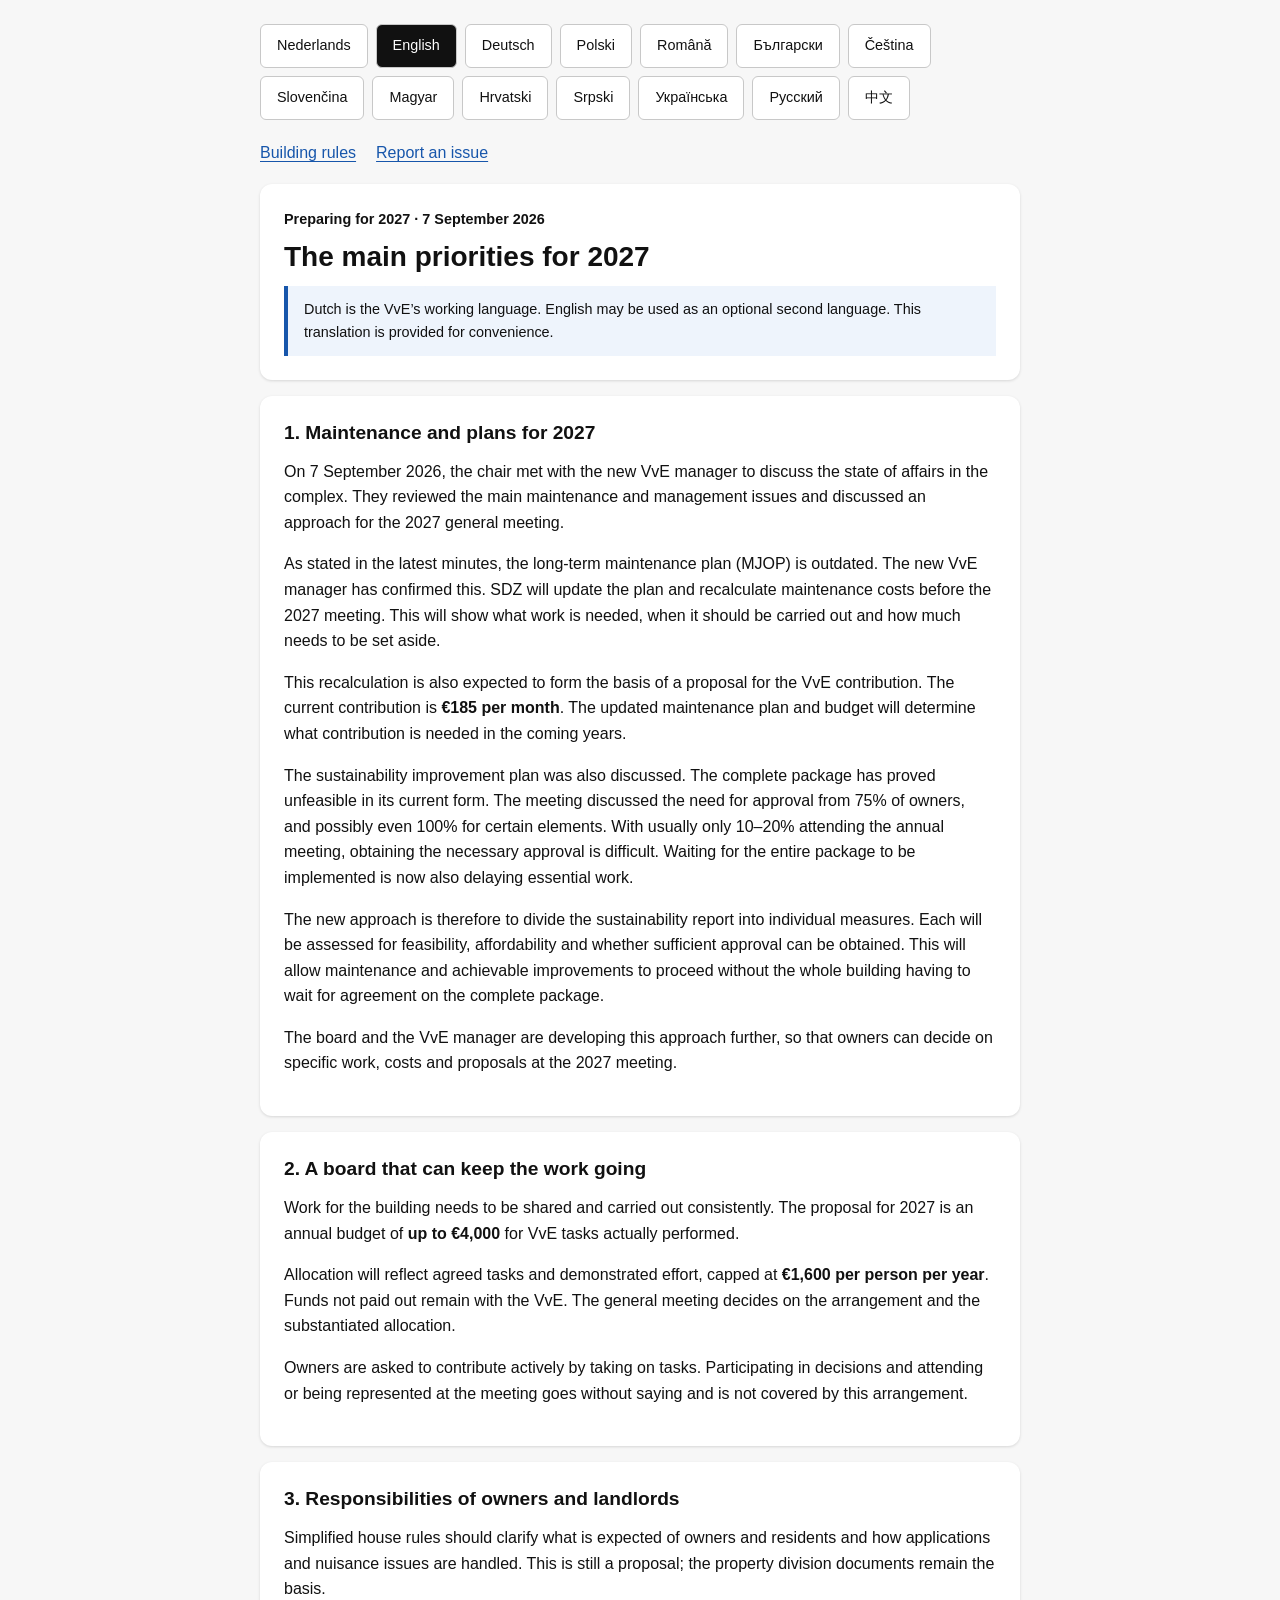
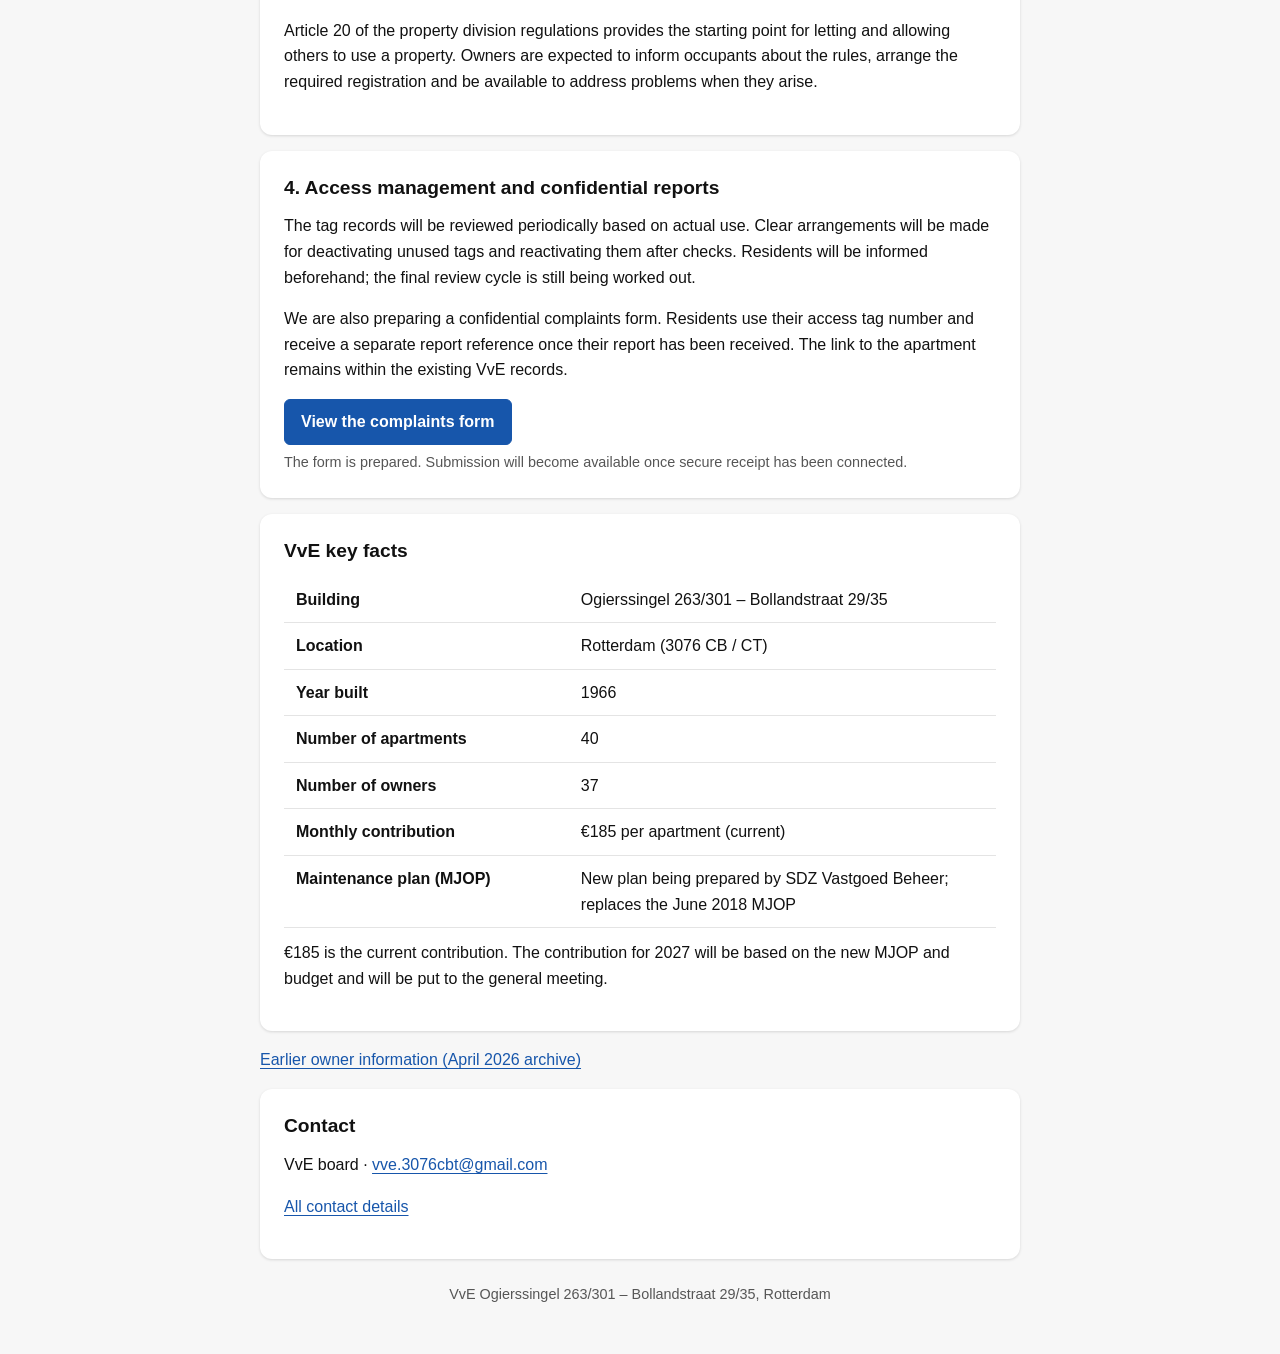
==== commit 43fa0954: "fix: do not present attending the meeting as compensable work The sentence asking owners to contribu" ====
--- a/eigenaren.html
+++ b/eigenaren.html
@@ -41,7 +41,7 @@
 <section class="card"><h2>2. Een bestuur dat het werk kan blijven doen</h2>
 <p>Het werk voor het gebouw moet structureel worden verdeeld en uitgevoerd. Voor 2027 ligt er een voorstel voor een jaarlijks budget van <strong>maximaal €4.000</strong> voor daadwerkelijk uitgevoerde VvE-taken.</p>
 <p>De verdeling volgt de afgesproken taken en aantoonbare inzet, met een maximum van <strong>€1.600 per persoon per jaar</strong>. Niet-uitgekeerd geld blijft bij de VvE. De ledenvergadering beslist over de regeling en de onderbouwde verdeling.</p>
-<p>Eigenaren worden gevraagd actief bij te dragen: door taken op te pakken, mee te beslissen en aanwezig of vertegenwoordigd te zijn bij de vergadering.</p>
+<p>Eigenaren worden gevraagd actief bij te dragen door taken op te pakken. Meebeslissen en aanwezig of vertegenwoordigd zijn bij de vergadering hoort er sowieso bij en valt niet onder deze regeling.</p>
 </section>
 <section class="card"><h2>3. Verantwoordelijkheid van eigenaren en verhuurders</h2>
 <p>Een vereenvoudigd huishoudelijk reglement moet duidelijk maken wat van eigenaren en bewoners wordt verwacht en hoe aanvragen en overlast worden behandeld. Dit is nog een voorstel; de splitsingsstukken blijven de basis.</p>
@@ -81,7 +81,7 @@
 <section class="card"><h2>2. A board that can keep the work going</h2>
 <p>Work for the building needs to be shared and carried out consistently. The proposal for 2027 is an annual budget of <strong>up to €4,000</strong> for VvE tasks actually performed.</p>
 <p>Allocation will reflect agreed tasks and demonstrated effort, capped at <strong>€1,600 per person per year</strong>. Funds not paid out remain with the VvE. The general meeting decides on the arrangement and the substantiated allocation.</p>
-<p>Owners are asked to contribute actively by taking on tasks, participating in decisions and attending or being represented at the meeting.</p>
+<p>Owners are asked to contribute actively by taking on tasks. Participating in decisions and attending or being represented at the meeting goes without saying and is not covered by this arrangement.</p>
 </section>
 <section class="card"><h2>3. Responsibilities of owners and landlords</h2>
 <p>Simplified house rules should clarify what is expected of owners and residents and how applications and nuisance issues are handled. This is still a proposal; the property division documents remain the basis.</p>
@@ -121,7 +121,7 @@
 <section class="card"><h2>2. Ein Vorstand, der die Arbeit dauerhaft leisten kann</h2>
 <p>Die Arbeit für das Gebäude muss dauerhaft verteilt und ausgeführt werden. Für 2027 liegt ein Vorschlag für ein Jahresbudget von <strong>höchstens 4.000 €</strong> für tatsächlich ausgeführte VvE-Aufgaben vor.</p>
 <p>Die Verteilung richtet sich nach den vereinbarten Aufgaben und dem nachgewiesenen Einsatz, mit einer Obergrenze von <strong>1.600 € pro Person und Jahr</strong>. Nicht ausgezahltes Geld verbleibt bei der VvE. Die Eigentümerversammlung entscheidet über die Regelung und die begründete Verteilung.</p>
-<p>Die Eigentümer werden gebeten, sich aktiv einzubringen: Aufgaben zu übernehmen, mitzuentscheiden und an der Versammlung teilzunehmen oder sich vertreten zu lassen.</p>
+<p>Die Eigentümer werden gebeten, sich aktiv einzubringen, indem sie Aufgaben übernehmen. Mitzuentscheiden und an der Versammlung teilzunehmen oder sich vertreten zu lassen, versteht sich von selbst und fällt nicht unter diese Regelung.</p>
 </section>
 <section class="card"><h2>3. Verantwortung von Eigentümern und Vermietern</h2>
 <p>Eine vereinfachte Hausordnung soll verdeutlichen, was von Eigentümern und Bewohnern erwartet wird und wie Anträge und Belästigungen behandelt werden. Dies ist noch ein Vorschlag; die Teilungsunterlagen bleiben die Grundlage.</p>
@@ -161,7 +161,7 @@
 <section class="card"><h2>2. Zarząd, który może nadal wykonywać swoją pracę</h2>
 <p>Prace na rzecz budynku muszą być trwale podzielone i realizowane. Na 2027 rok przedstawiono propozycję rocznego budżetu w wysokości <strong>maksymalnie 4 000 €</strong> na faktycznie wykonane zadania VvE.</p>
 <p>Podział środków będzie zależał od uzgodnionych zadań i udokumentowanego zaangażowania, z limitem <strong>1 600 € na osobę rocznie</strong>. Niewypłacone pieniądze pozostają w VvE. Zebranie właścicieli decyduje o zasadach i uzasadnionym podziale środków.</p>
-<p>Właściciele są proszeni o aktywny udział: podejmowanie zadań, współdecydowanie oraz obecność na zebraniu lub zapewnienie swojego przedstawiciela.</p>
+<p>Właściciele są proszeni o aktywny udział poprzez podejmowanie zadań. Współdecydowanie oraz obecność na zebraniu lub zapewnienie swojego przedstawiciela są oczywistością i nie są objęte tym wynagrodzeniem.</p>
 </section>
 <section class="card"><h2>3. Odpowiedzialność właścicieli i wynajmujących</h2>
 <p>Uproszczony regulamin porządkowy ma wyjaśnić, czego oczekuje się od właścicieli i mieszkańców oraz jak rozpatrywane są wnioski i uciążliwości. Jest to nadal propozycja; podstawą pozostają dokumenty podziału nieruchomości.</p>
@@ -201,7 +201,7 @@
 <section class="card"><h2>2. Un comitet care își poate continua activitatea</h2>
 <p>Munca pentru clădire trebuie împărțită și realizată în mod constant. Pentru 2027 există o propunere de buget anual de <strong>maximum 4.000 €</strong> pentru sarcinile VvE efectiv îndeplinite.</p>
 <p>Repartizarea va ține cont de sarcinile convenite și de implicarea dovedită, cu un plafon de <strong>1.600 € de persoană pe an</strong>. Banii neplătiți rămân la VvE. Adunarea proprietarilor decide asupra regulilor și a repartizării justificate.</p>
-<p>Proprietarii sunt rugați să contribuie activ: să preia sarcini, să participe la decizii și să fie prezenți sau reprezentați la adunare.</p>
+<p>Proprietarii sunt rugați să contribuie activ prin preluarea de sarcini. Participarea la decizii și prezența sau reprezentarea la adunare sunt de la sine înțelese și nu intră sub incidența acestei reglementări.</p>
 </section>
 <section class="card"><h2>3. Responsabilitatea proprietarilor și a celor care închiriază locuințele</h2>
 <p>Un regulament de ordine interioară simplificat trebuie să clarifice ce se așteaptă de la proprietari și locatari și cum sunt tratate cererile și problemele de deranj. Acesta este încă o propunere; documentele de împărțire a proprietății rămân baza.</p>
@@ -241,7 +241,7 @@
 <section class="card"><h2>2. Управителен съвет, който може да продължи работата</h2>
 <p>Работата за сградата трябва да се разпределя и извършва устойчиво във времето. За 2027 г. има предложение за годишен бюджет от <strong>най-много 4 000 €</strong> за действително изпълнени задачи на VvE.</p>
 <p>Разпределението ще следва договорените задачи и доказания принос, с максимум <strong>1 600 € на човек годишно</strong>. Неизплатените средства остават във VvE. Общото събрание решава за правилата и обоснованото разпределение.</p>
-<p>Собствениците са приканени да участват активно: да поемат задачи, да участват във вземането на решения и да присъстват или да бъдат представлявани на събранието.</p>
+<p>Собствениците са приканени да участват активно, като поемат задачи. Участието във вземането на решения и присъствието или представителството на събранието се разбират от само себе си и не попадат в обхвата на това възнаграждение.</p>
 </section>
 <section class="card"><h2>3. Отговорност на собствениците и наемодателите</h2>
 <p>Опростен правилник за вътрешния ред трябва да изясни какво се очаква от собствениците и живущите и как се разглеждат заявленията и проблемите с безпокойството. Това все още е предложение; документите за разделяне на собствеността остават основата.</p>
@@ -281,7 +281,7 @@
 <section class="card"><h2>2. Výbor, který může dlouhodobě zajišťovat práci</h2>
 <p>Práce pro dům je třeba soustavně rozdělovat a vykonávat. Pro rok 2027 existuje návrh ročního rozpočtu ve výši <strong>nejvýše 4 000 €</strong> na skutečně provedené úkoly VvE.</p>
 <p>Rozdělení bude vycházet z dohodnutých úkolů a prokazatelného zapojení, s limitem <strong>1 600 € na osobu za rok</strong>. Nevyplacené peníze zůstávají VvE. O pravidlech a odůvodněném rozdělení rozhodne shromáždění vlastníků.</p>
-<p>Vlastníci jsou žádáni o aktivní příspěvek: převzetí úkolů, účast na rozhodování a přítomnost nebo zastoupení na shromáždění.</p>
+<p>Vlastníci jsou žádáni o aktivní příspěvek převzetím úkolů. Účast na rozhodování a přítomnost nebo zastoupení na shromáždění je samozřejmostí a nespadá pod tuto úpravu.</p>
 </section>
 <section class="card"><h2>3. Odpovědnost vlastníků a pronajímatelů</h2>
 <p>Zjednodušený domovní řád má objasnit, co se očekává od vlastníků a obyvatel a jak se řeší žádosti a obtěžování. Stále jde o návrh; základem zůstávají dokumenty o rozdělení nemovitosti.</p>
@@ -321,7 +321,7 @@
 <section class="card"><h2>2. Výbor, ktorý môže dlhodobo zabezpečovať prácu</h2>
 <p>Prácu pre dom treba sústavne rozdeľovať a vykonávať. Na rok 2027 existuje návrh ročného rozpočtu vo výške <strong>najviac 4 000 €</strong> na skutočne vykonané úlohy VvE.</p>
 <p>Rozdelenie bude vychádzať z dohodnutých úloh a preukázateľného zapojenia, s limitom <strong>1 600 € na osobu za rok</strong>. Nevyplatené peniaze zostávajú VvE. O pravidlách a odôvodnenom rozdelení rozhodne zhromaždenie vlastníkov.</p>
-<p>Vlastníci sú požiadaní o aktívny príspevok: prevzatie úloh, účasť na rozhodovaní a prítomnosť alebo zastúpenie na zhromaždení.</p>
+<p>Vlastníci sú požiadaní o aktívny príspevok prevzatím úloh. Účasť na rozhodovaní a prítomnosť alebo zastúpenie na zhromaždení je samozrejmosťou a nespadá pod túto úpravu.</p>
 </section>
 <section class="card"><h2>3. Zodpovednosť vlastníkov a prenajímateľov</h2>
 <p>Zjednodušený domový poriadok má objasniť, čo sa očakáva od vlastníkov a obyvateľov a ako sa vybavujú žiadosti a rieši obťažovanie. Stále ide o návrh; základom zostávajú dokumenty o rozdelení nehnuteľnosti.</p>
@@ -361,7 +361,7 @@
 <section class="card"><h2>2. A feladatait tartósan ellátni képes vezetőség</h2>
 <p>Az épületért végzett munkát tartósan meg kell osztani és el kell végezni. 2027-re <strong>legfeljebb évi 4 000 €</strong> összegű keretre van javaslat a ténylegesen elvégzett VvE-feladatokra.</p>
 <p>Az elosztás az egyeztetett feladatok és az igazolható munkavégzés alapján történik, <strong>személyenként évi legfeljebb 1 600 €</strong> összegig. A ki nem fizetett pénz a VvE-nél marad. A szabályozásról és az indokolt elosztásról a közgyűlés dönt.</p>
-<p>Kérjük a tulajdonosokat, hogy aktívan járuljanak hozzá a közös munkához: vállaljanak feladatokat, vegyenek részt a döntésekben, és legyenek jelen vagy képviseltessék magukat a közgyűlésen.</p>
+<p>Kérjük a tulajdonosokat, hogy feladatok vállalásával aktívan járuljanak hozzá a közös munkához. A döntésekben való részvétel és a közgyűlésen való jelenlét vagy képviselet magától értetődő, és nem tartozik e szabályozás hatálya alá.</p>
 </section>
 <section class="card"><h2>3. A tulajdonosok és bérbeadók felelőssége</h2>
 <p>Egy egyszerűsített házirendnek világossá kell tennie, mit várunk el a tulajdonosoktól és a lakóktól, valamint hogyan kezeljük a kérelmeket és a zavaró magatartást. Ez egyelőre javaslat; az alapot továbbra is az ingatlan tulajdonjogi megosztásának dokumentumai adják.</p>
@@ -401,7 +401,7 @@
 <section class="card"><h2>2. Upravni odbor koji može nastaviti obavljati posao</h2>
 <p>Poslove za zgradu treba trajno raspodijeliti i obavljati. Za 2027. postoji prijedlog godišnjeg proračuna od <strong>najviše 4.000 €</strong> za stvarno obavljene zadatke VvE-a.</p>
 <p>Raspodjela će se temeljiti na dogovorenim zadacima i dokazivom angažmanu, uz najviše <strong>1.600 € po osobi godišnje</strong>. Neisplaćeni novac ostaje VvE-u. Skupština vlasnika odlučuje o pravilima i obrazloženoj raspodjeli.</p>
-<p>Vlasnike se poziva da aktivno pridonose: preuzimanjem zadataka, sudjelovanjem u odlučivanju te prisutnošću ili zastupanjem na skupštini.</p>
+<p>Vlasnike se poziva da aktivno pridonose preuzimanjem zadataka. Sudjelovanje u odlučivanju te prisutnost ili zastupanje na skupštini podrazumijeva se i nije obuhvaćeno ovom naknadom.</p>
 </section>
 <section class="card"><h2>3. Odgovornost vlasnika i najmodavaca</h2>
 <p>Pojednostavnjeni kućni red treba jasno pokazati što se očekuje od vlasnika i stanara te kako se rješavaju zahtjevi i uznemiravanje. To je još uvijek prijedlog; dokumenti o podjeli nekretnine ostaju temelj.</p>
@@ -441,7 +441,7 @@
 <section class="card"><h2>2. Upravni odbor koji može da nastavi da obavlja posao</h2>
 <p>Poslove za zgradu treba trajno raspodeliti i obavljati. Za 2027. postoji predlog godišnjeg budžeta od <strong>najviše 4.000 €</strong> za stvarno obavljene zadatke VvE-a.</p>
 <p>Raspodela će se zasnivati na dogovorenim zadacima i dokazivom angažovanju, uz najviše <strong>1.600 € po osobi godišnje</strong>. Neisplaćeni novac ostaje VvE-u. Skupština vlasnika odlučuje o pravilima i obrazloženoj raspodeli.</p>
-<p>Vlasnici se pozivaju da aktivno doprinesu: preuzimanjem zadataka, učestvovanjem u odlučivanju i prisustvom ili zastupanjem na skupštini.</p>
+<p>Vlasnici se pozivaju da aktivno doprinesu preuzimanjem zadataka. Učestvovanje u odlučivanju i prisustvo ili zastupanje na skupštini podrazumeva se i nije obuhvaćeno ovom naknadom.</p>
 </section>
 <section class="card"><h2>3. Odgovornost vlasnika i stanodavaca</h2>
 <p>Pojednostavljeni kućni red treba da razjasni šta se očekuje od vlasnika i stanara i kako se rešavaju zahtevi i uznemiravanje. To je još uvek predlog; dokumenti o podeli nepokretnosti ostaju osnova.</p>
@@ -481,7 +481,7 @@
 <section class="card"><h2>2. Правління, здатне продовжувати роботу</h2>
 <p>Роботу для будинку потрібно систематично розподіляти та виконувати. На 2027 рік запропоновано річний бюджет у розмірі <strong>не більше 4 000 €</strong> на фактично виконані завдання VvE.</p>
 <p>Розподіл коштів залежатиме від узгоджених завдань і підтвердженого внеску в роботу, з обмеженням <strong>1 600 € на особу на рік</strong>. Невиплачені кошти залишаються у VvE. Загальні збори власників вирішують питання правил та обґрунтованого розподілу.</p>
-<p>Власників просять активно долучатися: брати на себе завдання, брати участь в ухваленні рішень і бути присутніми або представленими на зборах.</p>
+<p>Власників просять активно долучатися, беручи на себе завдання. Участь в ухваленні рішень і присутність або представництво на зборах є самозрозумілими та не підпадають під цю виплату.</p>
 </section>
 <section class="card"><h2>3. Відповідальність власників та орендодавців</h2>
 <p>Спрощені правила внутрішнього розпорядку мають пояснити, чого очікують від власників і мешканців та як розглядають заяви й проблеми, що завдають незручностей. Це поки що пропозиція; основою залишаються документи про поділ нерухомості.</p>
@@ -521,7 +521,7 @@
 <section class="card"><h2>2. Правление, способное продолжать работу</h2>
 <p>Работу для здания необходимо систематически распределять и выполнять. На 2027 год предложен годовой бюджет <strong>не более 4 000 €</strong> на фактически выполненные задачи VvE.</p>
 <p>Распределение средств будет зависеть от согласованных задач и подтверждённого участия, с ограничением <strong>1 600 € на человека в год</strong>. Невыплаченные деньги остаются у VvE. Общее собрание собственников принимает решение о правилах и обоснованном распределении.</p>
-<p>Собственников просят активно участвовать: брать на себя задачи, участвовать в принятии решений и присутствовать или быть представленными на собрании.</p>
+<p>Собственников просят активно участвовать, беря на себя задачи. Участие в принятии решений и присутствие или представительство на собрании подразумеваются сами собой и не подпадают под данное вознаграждение.</p>
 </section>
 <section class="card"><h2>3. Ответственность собственников и арендодателей</h2>
 <p>Упрощённые правила внутреннего распорядка должны объяснить, чего ожидают от собственников и жильцов и как рассматриваются заявления и проблемы, причиняющие неудобства. Пока это предложение; основой остаются документы о разделе недвижимости.</p>
@@ -561,7 +561,7 @@
 <section class="card"><h2>2. 让管理委员会能够持续开展工作</h2>
 <p>楼宇事务需要长期分工并落实。针对2027年，现有提案拟设立<strong>每年最多4,000欧元</strong>的预算，用于实际完成的VvE工作。</p>
 <p>款项分配将依据约定的任务和可证明的实际投入，<strong>每人每年最多1,600欧元</strong>。未发放的资金仍归VvE所有。业主大会决定具体制度以及有依据的分配方案。</p>
-<p>请业主积极参与：承担任务、参与决策，并出席业主大会或委托代表参加。</p>
+<p>请业主积极参与，承担具体任务。参与决策以及出席业主大会或委托代表参加是理所应当的，不属于本报酬安排的范围。</p>
 </section>
 <section class="card"><h2>3. 业主与出租人的责任</h2>
 <p>简化后的住户规章应明确对业主和住户的要求，以及如何处理申请和滋扰问题。目前这仍是提案，产权分割文件继续作为依据。</p>
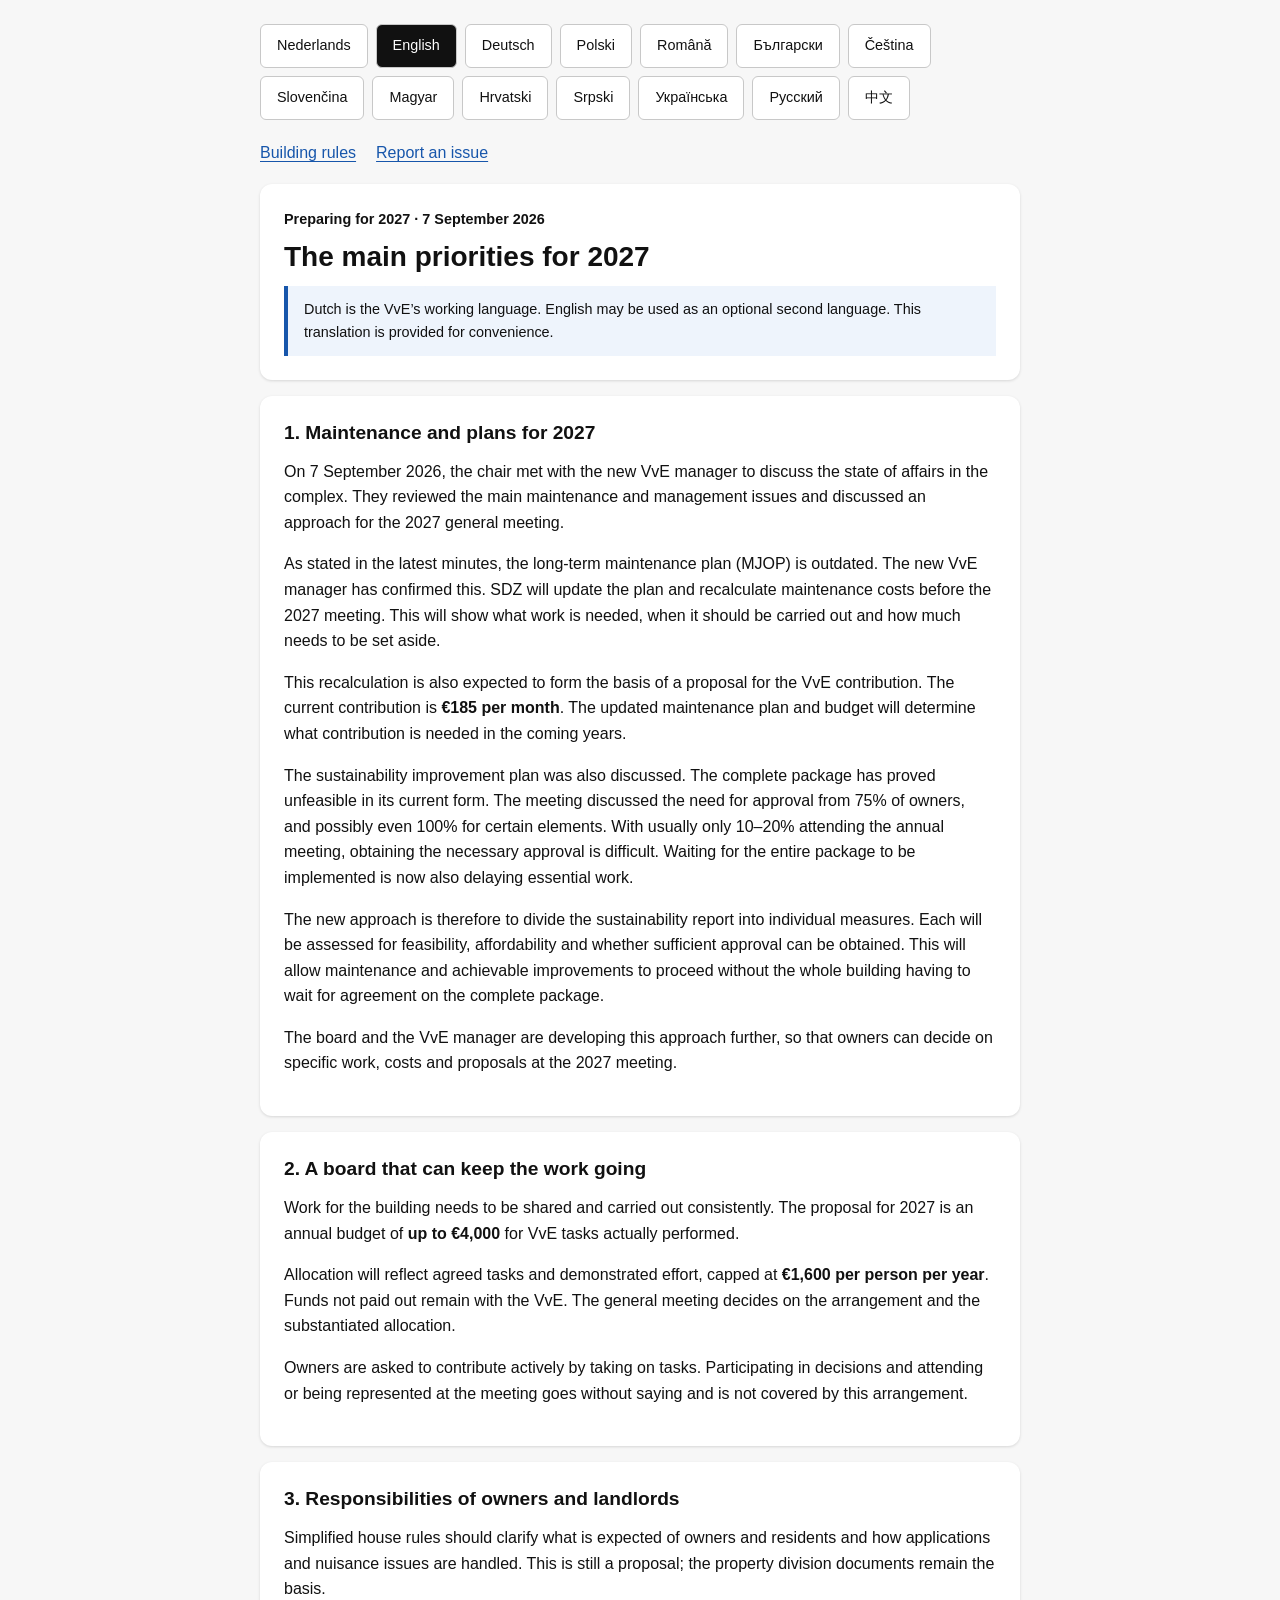
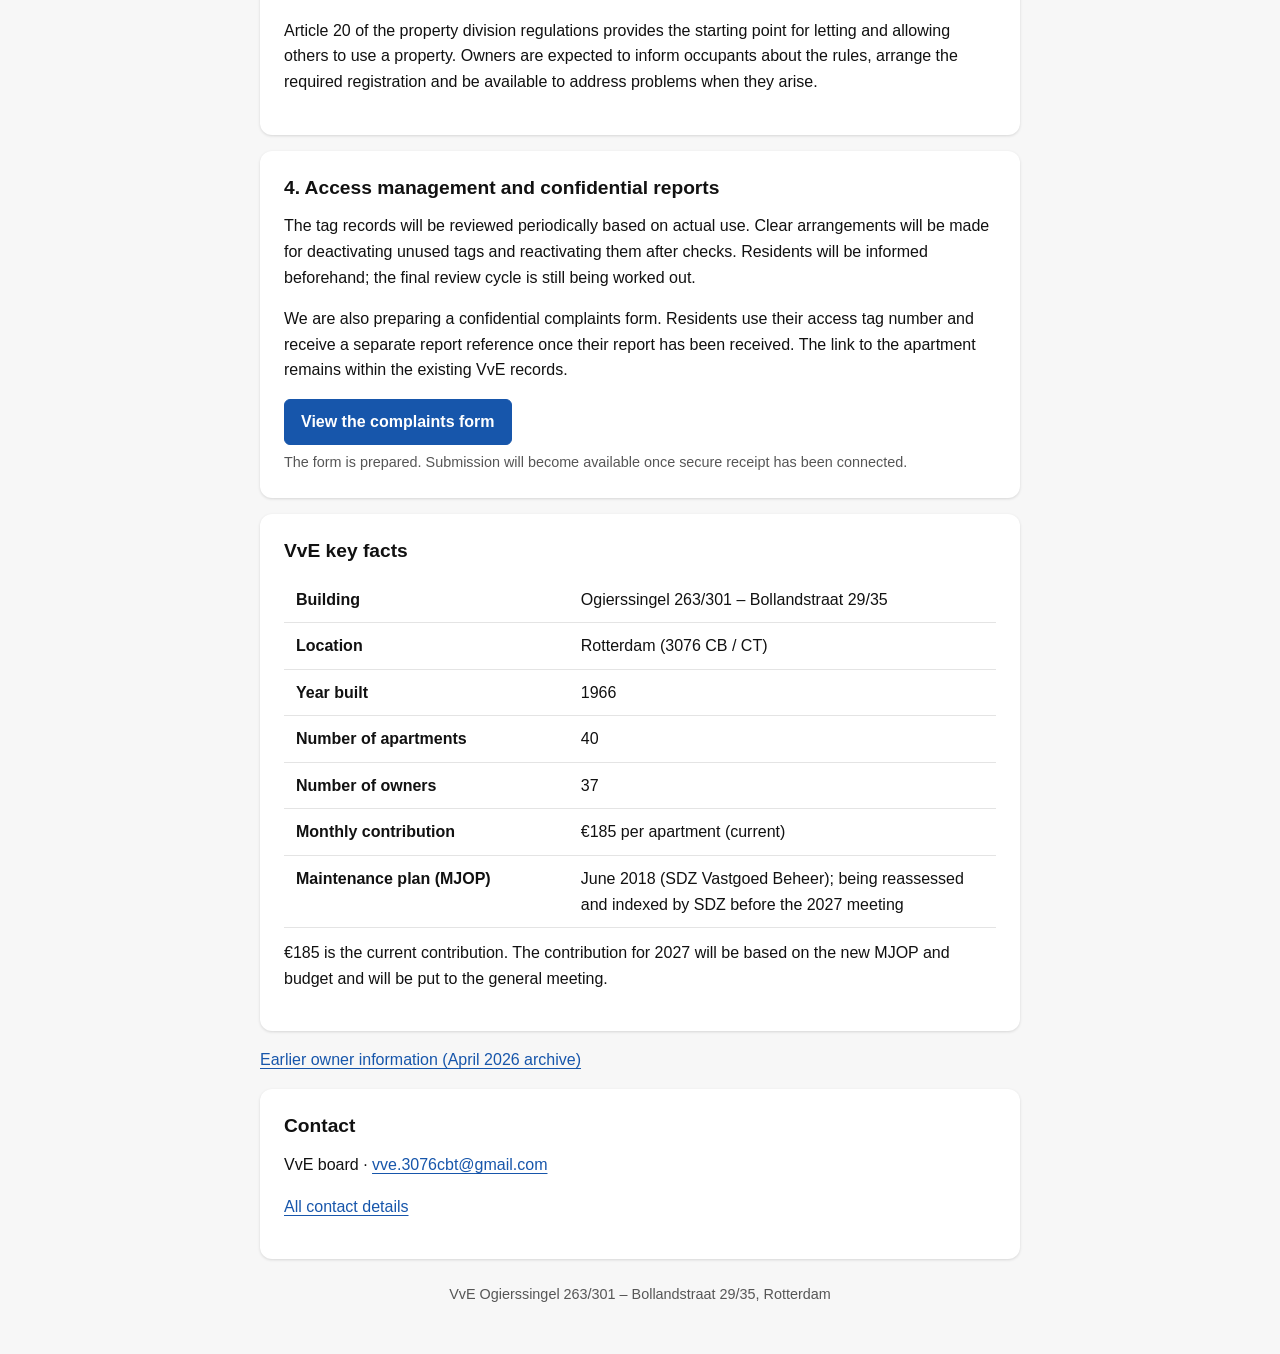
==== commit 3df58b66: "fix: the MJOP is being reassessed and indexed, not replaced The key facts table said a new plan was " ====
--- a/eigenaren.html
+++ b/eigenaren.html
@@ -60,7 +60,7 @@
 <tr><th scope="row">Aantal appartementen</th><td>40</td></tr>
 <tr><th scope="row">Aantal eigenaren</th><td>37</td></tr>
 <tr><th scope="row">Maandelijkse bijdrage</th><td>€185 per woning (huidig)</td></tr>
-<tr><th scope="row">MJOP</th><td>Nieuw plan in voorbereiding door SDZ Vastgoed Beheer; vervangt het MJOP van juni 2018</td></tr>
+<tr><th scope="row">MJOP</th><td>Juni 2018 (SDZ Vastgoed Beheer); wordt door SDZ herbeoordeeld en geïndexeerd vóór de vergadering van 2027</td></tr>
 </tbody></table><p>De bijdrage van €185 is de huidige situatie. De bijdrage voor 2027 volgt uit het nieuwe MJOP en de begroting en wordt aan de ledenvergadering voorgelegd.</p></section>
 <p><a href="archief/eigenaren-april-2026.html">Eerdere eigenareninformatie (archief april 2026)</a></p>
 <section class="card"><h2>Contact</h2><p class="contact">VvE-bestuur · <a href="mailto:vve.3076cbt@gmail.com">vve.3076cbt@gmail.com</a></p><p><a href="index.html">Alle contactgegevens / All contacts / 所有联系方式</a></p></section>
@@ -100,7 +100,7 @@
 <tr><th scope="row">Number of apartments</th><td>40</td></tr>
 <tr><th scope="row">Number of owners</th><td>37</td></tr>
 <tr><th scope="row">Monthly contribution</th><td>€185 per apartment (current)</td></tr>
-<tr><th scope="row">Maintenance plan (MJOP)</th><td>New plan being prepared by SDZ Vastgoed Beheer; replaces the June 2018 MJOP</td></tr>
+<tr><th scope="row">Maintenance plan (MJOP)</th><td>June 2018 (SDZ Vastgoed Beheer); being reassessed and indexed by SDZ before the 2027 meeting</td></tr>
 </tbody></table><p>€185 is the current contribution. The contribution for 2027 will be based on the new MJOP and budget and will be put to the general meeting.</p></section>
 <p><a href="archief/eigenaren-april-2026.html">Earlier owner information (April 2026 archive)</a></p>
 <section class="card"><h2>Contact</h2><p class="contact">VvE board · <a href="mailto:vve.3076cbt@gmail.com">vve.3076cbt@gmail.com</a></p><p><a href="index.html">All contact details</a></p></section>
@@ -140,7 +140,7 @@
 <tr><th scope="row">Anzahl der Wohnungen</th><td>40</td></tr>
 <tr><th scope="row">Anzahl der Eigentümer</th><td>37</td></tr>
 <tr><th scope="row">Monatlicher Beitrag</th><td>185 € pro Wohnung (aktuell)</td></tr>
-<tr><th scope="row">Instandhaltungsplan (MJOP)</th><td>Neuer Plan in Vorbereitung durch SDZ Vastgoed Beheer; ersetzt den MJOP vom Juni 2018</td></tr>
+<tr><th scope="row">Instandhaltungsplan (MJOP)</th><td>Juni 2018 (SDZ Vastgoed Beheer); wird von SDZ vor der Versammlung 2027 neu bewertet und indexiert</td></tr>
 </tbody></table><p>185 € ist der aktuelle Beitrag. Der Beitrag für 2027 ergibt sich aus dem neuen MJOP und dem Haushaltsplan und wird der Eigentümerversammlung vorgelegt.</p></section>
 <p><a href="archief/eigenaren-april-2026.html">Frühere Eigentümerinformationen (Archiv April 2026) <span lang="en">(NL / EN / 中文)</span></a></p>
 <section class="card"><h2>Kontakt</h2><p class="contact">VvE-Vorstand · <a href="mailto:vve.3076cbt@gmail.com">vve.3076cbt@gmail.com</a></p><p><a href="index.html">Alle Kontaktdaten</a></p></section>
@@ -180,7 +180,7 @@
 <tr><th scope="row">Liczba mieszkań</th><td>40</td></tr>
 <tr><th scope="row">Liczba właścicieli</th><td>37</td></tr>
 <tr><th scope="row">Miesięczna składka</th><td>185 € za mieszkanie (obecnie)</td></tr>
-<tr><th scope="row">Plan utrzymania (MJOP)</th><td>Nowy plan przygotowywany przez SDZ Vastgoed Beheer; zastąpi MJOP z czerwca 2018 roku</td></tr>
+<tr><th scope="row">Plan utrzymania (MJOP)</th><td>Czerwiec 2018 (SDZ Vastgoed Beheer); zostanie ponownie oceniony i zindeksowany przez SDZ przed zebraniem w 2027 roku</td></tr>
 </tbody></table><p>185 € to obecna składka. Składka na 2027 rok będzie wynikać z nowego MJOP i budżetu oraz zostanie przedstawiona zebraniu właścicieli.</p></section>
 <p><a href="archief/eigenaren-april-2026.html">Wcześniejsze informacje dla właścicieli (archiwum z kwietnia 2026) <span lang="en">(NL / EN / 中文)</span></a></p>
 <section class="card"><h2>Kontakt</h2><p class="contact">Zarząd VvE · <a href="mailto:vve.3076cbt@gmail.com">vve.3076cbt@gmail.com</a></p><p><a href="index.html">Wszystkie dane kontaktowe</a></p></section>
@@ -220,7 +220,7 @@
 <tr><th scope="row">Număr de apartamente</th><td>40</td></tr>
 <tr><th scope="row">Număr de proprietari</th><td>37</td></tr>
 <tr><th scope="row">Contribuție lunară</th><td>185 € pe apartament (în prezent)</td></tr>
-<tr><th scope="row">Plan de întreținere (MJOP)</th><td>Plan nou în pregătire la SDZ Vastgoed Beheer; înlocuiește MJOP din iunie 2018</td></tr>
+<tr><th scope="row">Plan de întreținere (MJOP)</th><td>Iunie 2018 (SDZ Vastgoed Beheer); va fi reevaluat și indexat de SDZ înainte de adunarea din 2027</td></tr>
 </tbody></table><p>185 € este contribuția actuală. Contribuția pentru 2027 va rezulta din noul MJOP și din buget și va fi prezentată adunării proprietarilor.</p></section>
 <p><a href="archief/eigenaren-april-2026.html">Informații anterioare pentru proprietari (arhiva din aprilie 2026) <span lang="en">(NL / EN / 中文)</span></a></p>
 <section class="card"><h2>Contact</h2><p class="contact">Comitetul VvE · <a href="mailto:vve.3076cbt@gmail.com">vve.3076cbt@gmail.com</a></p><p><a href="index.html">Toate datele de contact</a></p></section>
@@ -260,7 +260,7 @@
 <tr><th scope="row">Брой апартаменти</th><td>40</td></tr>
 <tr><th scope="row">Брой собственици</th><td>37</td></tr>
 <tr><th scope="row">Месечна вноска</th><td>185 € на жилище (понастоящем)</td></tr>
-<tr><th scope="row">План за поддръжка (MJOP)</th><td>Нов план се подготвя от SDZ Vastgoed Beheer; ще замени MJOP от юни 2018 г.</td></tr>
+<tr><th scope="row">План за поддръжка (MJOP)</th><td>Юни 2018 г. (SDZ Vastgoed Beheer); ще бъде преоценен и индексиран от SDZ преди събранието през 2027 г.</td></tr>
 </tbody></table><p>185 € е настоящата вноска. Вноската за 2027 г. ще се основава на новия MJOP и бюджета и ще бъде предложена на общото събрание.</p></section>
 <p><a href="archief/eigenaren-april-2026.html">Предишна информация за собствениците (архив от април 2026 г.) <span lang="en">(NL / EN / 中文)</span></a></p>
 <section class="card"><h2>Контакт</h2><p class="contact">Управителен съвет на VvE · <a href="mailto:vve.3076cbt@gmail.com">vve.3076cbt@gmail.com</a></p><p><a href="index.html">Всички данни за контакт</a></p></section>
@@ -300,7 +300,7 @@
 <tr><th scope="row">Počet bytů</th><td>40</td></tr>
 <tr><th scope="row">Počet vlastníků</th><td>37</td></tr>
 <tr><th scope="row">Měsíční příspěvek</th><td>185 € za byt (v současnosti)</td></tr>
-<tr><th scope="row">Plán údržby (MJOP)</th><td>Nový plán připravuje SDZ Vastgoed Beheer; nahradí MJOP z června 2018</td></tr>
+<tr><th scope="row">Plán údržby (MJOP)</th><td>Červen 2018 (SDZ Vastgoed Beheer); SDZ jej před shromážděním v roce 2027 přehodnotí a zindexuje</td></tr>
 </tbody></table><p>185 € je současný příspěvek. Příspěvek pro rok 2027 vyplyne z nového MJOP a rozpočtu a bude předložen shromáždění vlastníků.</p></section>
 <p><a href="archief/eigenaren-april-2026.html">Dřívější informace pro vlastníky (archiv z dubna 2026) <span lang="en">(NL / EN / 中文)</span></a></p>
 <section class="card"><h2>Kontakt</h2><p class="contact">Výbor VvE · <a href="mailto:vve.3076cbt@gmail.com">vve.3076cbt@gmail.com</a></p><p><a href="index.html">Všechny kontaktní údaje</a></p></section>
@@ -340,7 +340,7 @@
 <tr><th scope="row">Počet bytov</th><td>40</td></tr>
 <tr><th scope="row">Počet vlastníkov</th><td>37</td></tr>
 <tr><th scope="row">Mesačný príspevok</th><td>185 € za byt (v súčasnosti)</td></tr>
-<tr><th scope="row">Plán údržby (MJOP)</th><td>Nový plán pripravuje SDZ Vastgoed Beheer; nahradí MJOP z júna 2018</td></tr>
+<tr><th scope="row">Plán údržby (MJOP)</th><td>Jún 2018 (SDZ Vastgoed Beheer); SDZ ho pred zhromaždením v roku 2027 prehodnotí a zindexuje</td></tr>
 </tbody></table><p>185 € je súčasný príspevok. Príspevok na rok 2027 vyplynie z nového MJOP a rozpočtu a predloží sa zhromaždeniu vlastníkov.</p></section>
 <p><a href="archief/eigenaren-april-2026.html">Predchádzajúce informácie pre vlastníkov (archív z apríla 2026) <span lang="en">(NL / EN / 中文)</span></a></p>
 <section class="card"><h2>Kontakt</h2><p class="contact">Výbor VvE · <a href="mailto:vve.3076cbt@gmail.com">vve.3076cbt@gmail.com</a></p><p><a href="index.html">Všetky kontaktné údaje</a></p></section>
@@ -380,7 +380,7 @@
 <tr><th scope="row">Lakások száma</th><td>40</td></tr>
 <tr><th scope="row">Tulajdonosok száma</th><td>37</td></tr>
 <tr><th scope="row">Havi hozzájárulás</th><td>185 € lakásonként (jelenleg)</td></tr>
-<tr><th scope="row">Karbantartási terv (MJOP)</th><td>Az új tervet az SDZ Vastgoed Beheer készíti; a 2018. júniusi MJOP helyébe lép</td></tr>
+<tr><th scope="row">Karbantartási terv (MJOP)</th><td>2018. június (SDZ Vastgoed Beheer); az SDZ a 2027-es közgyűlés előtt újraértékeli és indexálja</td></tr>
 </tbody></table><p>A jelenlegi hozzájárulás 185 €. A 2027-es hozzájárulást az új MJOP és a költségvetés határozza meg, és azt a közgyűlés elé terjesztik.</p></section>
 <p><a href="archief/eigenaren-april-2026.html">Korábbi tájékoztatás tulajdonosoknak (2026. áprilisi archívum) <span lang="en">(NL / EN / 中文)</span></a></p>
 <section class="card"><h2>Kapcsolat</h2><p class="contact">A VvE vezetősége · <a href="mailto:vve.3076cbt@gmail.com">vve.3076cbt@gmail.com</a></p><p><a href="index.html">Összes elérhetőség</a></p></section>
@@ -420,7 +420,7 @@
 <tr><th scope="row">Broj stanova</th><td>40</td></tr>
 <tr><th scope="row">Broj vlasnika</th><td>37</td></tr>
 <tr><th scope="row">Mjesečni doprinos</th><td>185 € po stanu (trenutačno)</td></tr>
-<tr><th scope="row">Plan održavanja (MJOP)</th><td>Novi plan priprema SDZ Vastgoed Beheer; zamjenjuje MJOP iz lipnja 2018.</td></tr>
+<tr><th scope="row">Plan održavanja (MJOP)</th><td>Lipanj 2018. (SDZ Vastgoed Beheer); SDZ će ga ponovno procijeniti i indeksirati prije skupštine 2027.</td></tr>
 </tbody></table><p>185 € je trenutačni doprinos. Doprinos za 2027. proizlazit će iz novog MJOP-a i proračuna te će biti predložen skupštini vlasnika.</p></section>
 <p><a href="archief/eigenaren-april-2026.html">Ranije informacije za vlasnike (arhiva iz travnja 2026.) <span lang="en">(NL / EN / 中文)</span></a></p>
 <section class="card"><h2>Kontakt</h2><p class="contact">Upravni odbor VvE-a · <a href="mailto:vve.3076cbt@gmail.com">vve.3076cbt@gmail.com</a></p><p><a href="index.html">Svi podaci za kontakt</a></p></section>
@@ -460,7 +460,7 @@
 <tr><th scope="row">Broj stanova</th><td>40</td></tr>
 <tr><th scope="row">Broj vlasnika</th><td>37</td></tr>
 <tr><th scope="row">Mesečni doprinos</th><td>185 € po stanu (trenutno)</td></tr>
-<tr><th scope="row">Plan održavanja (MJOP)</th><td>Novi plan priprema SDZ Vastgoed Beheer; zamenjuje MJOP iz juna 2018.</td></tr>
+<tr><th scope="row">Plan održavanja (MJOP)</th><td>Jun 2018. (SDZ Vastgoed Beheer); SDZ će ga ponovo proceniti i indeksirati pre skupštine 2027.</td></tr>
 </tbody></table><p>185 € je trenutni doprinos. Doprinos za 2027. proizaći će iz novog MJOP-a i budžeta i biće predložen skupštini vlasnika.</p></section>
 <p><a href="archief/eigenaren-april-2026.html">Ranije informacije za vlasnike (arhiva iz aprila 2026.) <span lang="en">(NL / EN / 中文)</span></a></p>
 <section class="card"><h2>Kontakt</h2><p class="contact">Upravni odbor VvE-a · <a href="mailto:vve.3076cbt@gmail.com">vve.3076cbt@gmail.com</a></p><p><a href="index.html">Svi podaci za kontakt</a></p></section>
@@ -500,7 +500,7 @@
 <tr><th scope="row">Кількість квартир</th><td>40</td></tr>
 <tr><th scope="row">Кількість власників</th><td>37</td></tr>
 <tr><th scope="row">Щомісячний внесок</th><td>185 € за квартиру (зараз)</td></tr>
-<tr><th scope="row">План утримання (MJOP)</th><td>Новий план готує SDZ Vastgoed Beheer; він замінить MJOP від червня 2018 року</td></tr>
+<tr><th scope="row">План утримання (MJOP)</th><td>Червень 2018 року (SDZ Vastgoed Beheer); SDZ переоцінить та проіндексує його до зборів 2027 року</td></tr>
 </tbody></table><p>185 € — це нинішній внесок. Внесок на 2027 рік визначатиметься за новим MJOP і бюджетом та буде запропонований загальним зборам власників.</p></section>
 <p><a href="archief/eigenaren-april-2026.html">Попередня інформація для власників (архів за квітень 2026 року) <span lang="en">(NL / EN / 中文)</span></a></p>
 <section class="card"><h2>Контакти</h2><p class="contact">Правління VvE · <a href="mailto:vve.3076cbt@gmail.com">vve.3076cbt@gmail.com</a></p><p><a href="index.html">Усі контактні дані</a></p></section>
@@ -540,7 +540,7 @@
 <tr><th scope="row">Количество квартир</th><td>40</td></tr>
 <tr><th scope="row">Количество собственников</th><td>37</td></tr>
 <tr><th scope="row">Ежемесячный взнос</th><td>185 € за квартиру (сейчас)</td></tr>
-<tr><th scope="row">План содержания (MJOP)</th><td>Новый план готовит SDZ Vastgoed Beheer; он заменит MJOP от июня 2018 года</td></tr>
+<tr><th scope="row">План содержания (MJOP)</th><td>Июнь 2018 года (SDZ Vastgoed Beheer); SDZ переоценит и проиндексирует его до собрания 2027 года</td></tr>
 </tbody></table><p>185 € — текущий взнос. Взнос на 2027 год будет определяться новым MJOP и бюджетом и будет предложен общему собранию собственников.</p></section>
 <p><a href="archief/eigenaren-april-2026.html">Предыдущая информация для собственников (архив за апрель 2026 года) <span lang="en">(NL / EN / 中文)</span></a></p>
 <section class="card"><h2>Контакты</h2><p class="contact">Правление VvE · <a href="mailto:vve.3076cbt@gmail.com">vve.3076cbt@gmail.com</a></p><p><a href="index.html">Все контактные данные</a></p></section>
@@ -580,7 +580,7 @@
 <tr><th scope="row">公寓数量</th><td>40</td></tr>
 <tr><th scope="row">业主人数</th><td>37</td></tr>
 <tr><th scope="row">每月缴费</th><td>每套住房185欧元（目前）</td></tr>
-<tr><th scope="row">维护计划（MJOP）</th><td>SDZ Vastgoed Beheer正在准备新计划，将取代2018年6月的MJOP</td></tr>
+<tr><th scope="row">维护计划（MJOP）</th><td>2018年6月（SDZ Vastgoed Beheer）；将由SDZ在2027年业主大会前重新评估并按指数调整</td></tr>
 </tbody></table><p>185欧元是目前的缴费金额。2027年的缴费金额将根据新的MJOP和预算确定，并提交业主大会审议。</p></section>
 <p><a href="archief/eigenaren-april-2026.html">以往业主信息（2026年4月档案）</a></p>
 <section class="card"><h2>联系方式</h2><p class="contact">VvE管理委员会 · <a href="mailto:vve.3076cbt@gmail.com">vve.3076cbt@gmail.com</a></p><p><a href="index.html">全部联系方式</a></p></section>
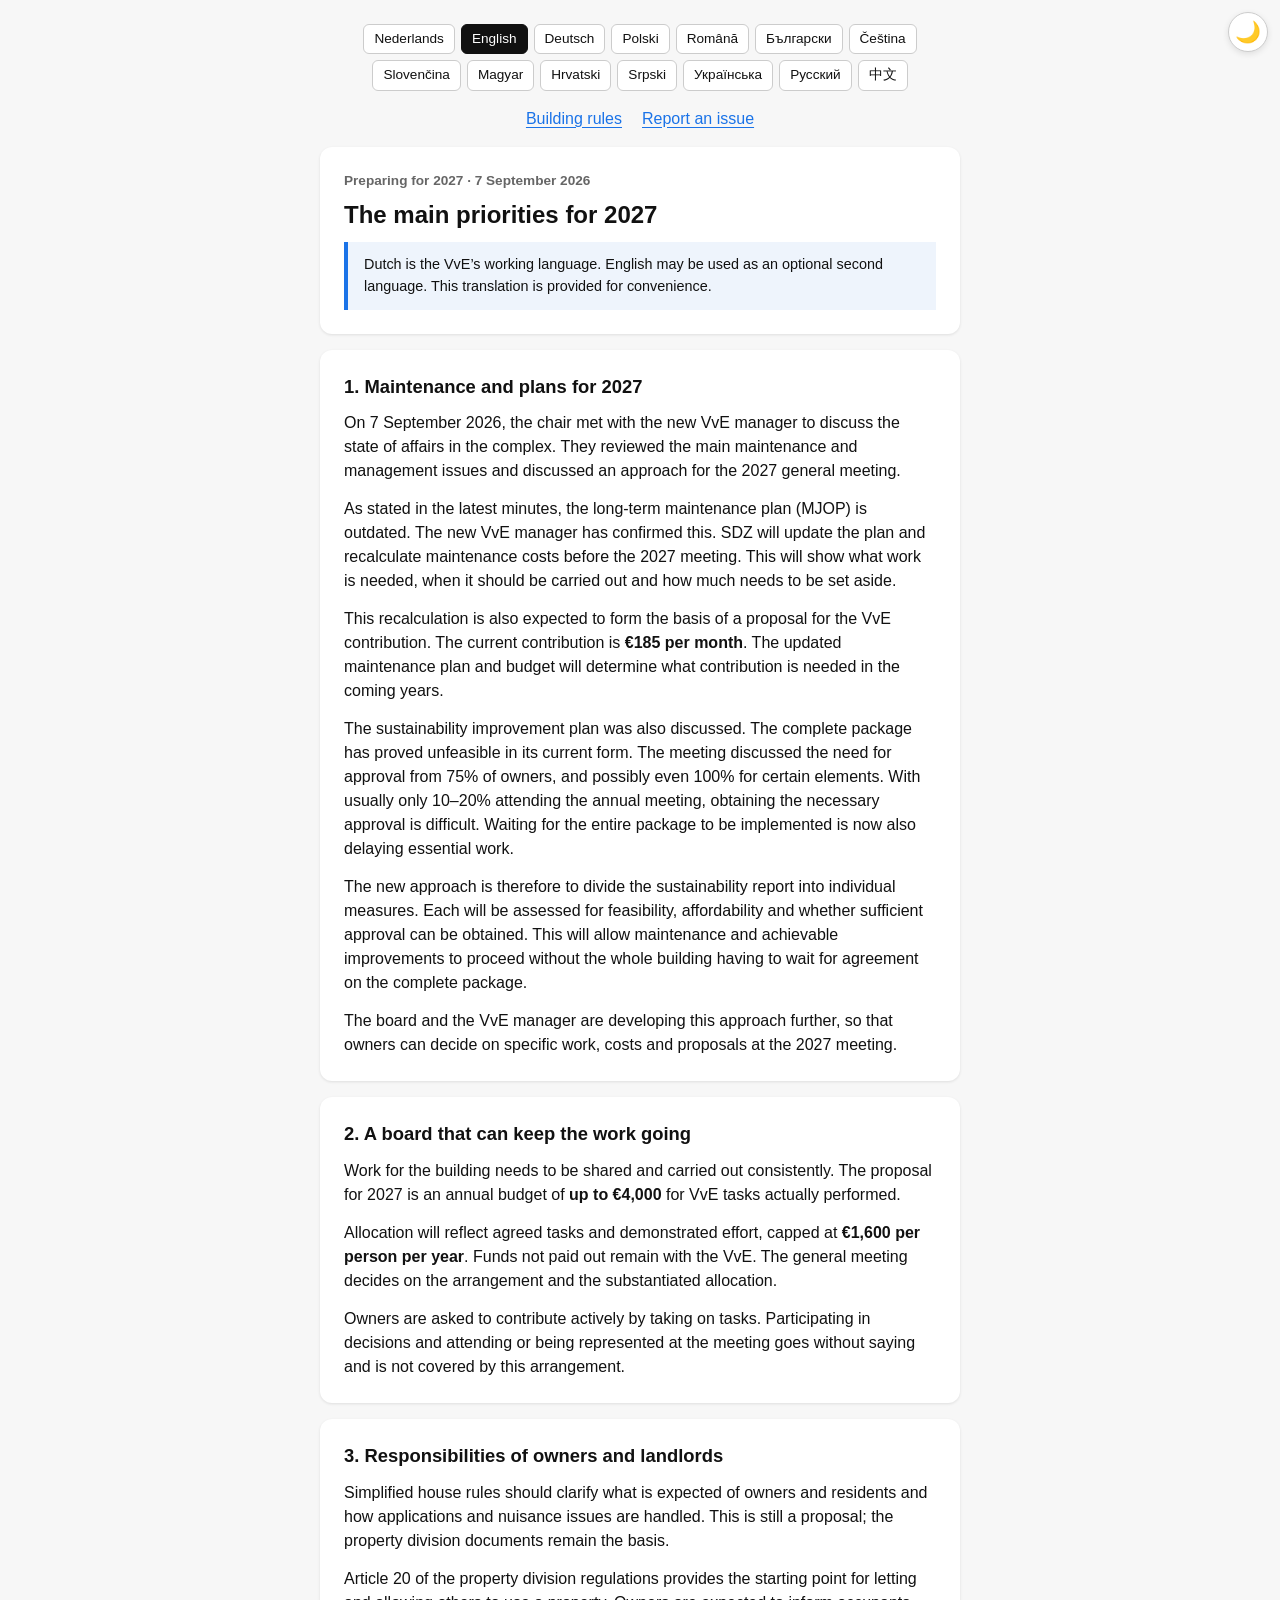
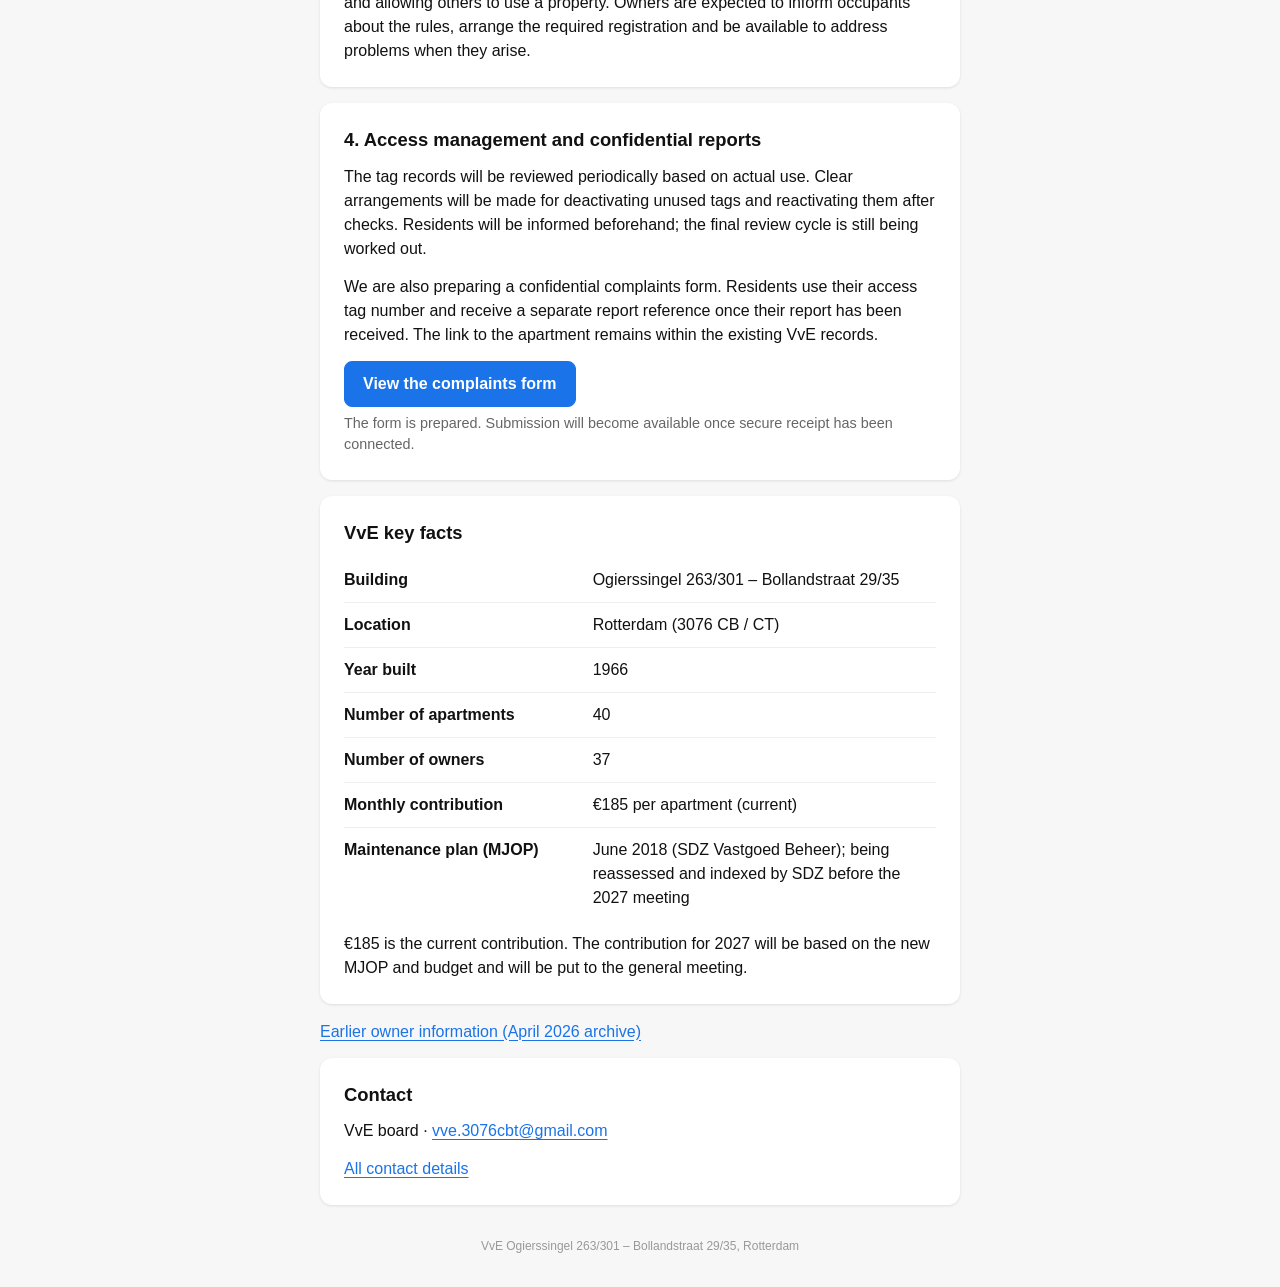
==== commit 1ac5257e: "refactor: one layout for the whole site, taken from the rules page The rules page and the two newer " ====
--- a/eigenaren.html
+++ b/eigenaren.html
@@ -5,12 +5,15 @@
 <meta name="viewport" content="width=device-width,initial-scale=1">
 <meta name="description" content="De hoofdlijnen voor 2027: onderhoud, VvE-bijdrage, bestuur, eigenaarsverantwoordelijkheid en toegangsbeheer.">
 <title>De hoofdlijnen voor 2027 – VvE Ogierssingel / Bollandstraat</title>
-<link rel="stylesheet" href="assets/portaal.css">
-<link rel="stylesheet" href="assets/eigenaren.css">
+
+
 <script src="assets/eigenaren.js" defer></script>
+<link rel="stylesheet" href="assets/site.css">
+<script src="assets/theme.js"></script>
 </head>
-<body><main class="wrap">
-<div class="languages" role="group" aria-label="Taal / Language">
+<body>
+<button class="theme-toggle" id="themeToggle" aria-label="Toggle dark mode">🌙</button><main class="wrap">
+<div class="lang-nav" role="group" aria-label="Taal / Language">
 <button type="button" lang="nl" data-language="nl" aria-controls="owners-nl" aria-pressed="true">Nederlands</button>
 <button type="button" lang="en" data-language="en" aria-controls="owners-en" aria-pressed="false">English</button>
 <button type="button" lang="de" data-language="de" aria-controls="owners-de" aria-pressed="false">Deutsch</button>
--- a/assets/site.css
+++ b/assets/site.css
@@ -0,0 +1,119 @@
+/* Universele layout. Bron is de gebouwregelpagina; alle pagina's gebruiken dit. */
+
+:root{--bg:#f7f7f7;--text:#111;--card:#fff;--card-shadow:rgba(0,0,0,.1);--border:#ccc;--btn-bg:#fff;--btn-active-bg:#111;--btn-active-text:#fff;--warn:#666;--line:#eee;--link:#1a73e8;--accent:#1a73e8;--rule-line:#e00;--footer:#999;--muted:#666;--notice:#eef4fc;--danger:#a51d25;--field:#fff}
+[data-theme="dark"]{--bg:#1a1a2e;--text:#e0e0e0;--card:#16213e;--card-shadow:rgba(0,0,0,.4);--border:#334;--btn-bg:#1a1a2e;--btn-active-bg:#e94560;--btn-active-text:#fff;--warn:#999;--line:#334;--link:#4fc3f7;--accent:#4fc3f7;--rule-line:#e94560;--footer:#777;--muted:#aaa;--notice:#202f4a;--danger:#ffacb2;--field:#1a1a2e}
+
+*{margin:0;padding:0;box-sizing:border-box}
+body{font-family:Arial,Helvetica,sans-serif;background:var(--bg);color:var(--text);line-height:1.5;padding:16px;transition:background .3s,color .3s}
+.wrap{max-width:640px;margin:0 auto}
+.card{background:var(--card);border-radius:12px;padding:24px;margin-bottom:16px;box-shadow:0 1px 3px var(--card-shadow);transition:background .3s}
+[hidden]{display:none!important}
+
+/* Gebouwregels */
+.mirror{font-size:1.15em;font-weight:bold;text-align:center;padding:32px 24px}
+.mirror .q{font-size:1.3em;margin-bottom:12px}
+.rules{padding:16px 24px}
+.rules h2{font-size:1.1em;margin-bottom:8px;border-bottom:2px solid var(--rule-line);padding-bottom:4px}
+.rules ul{list-style:none;padding:0;margin:8px 0 16px}
+.rules li{padding:4px 0 4px 28px;position:relative}
+.rules li::before{content:"🚫";position:absolute;left:0;top:4px;font-size:.9em}
+.quiet li::before{content:"🤫"}
+.areas li::before{content:"📍"}
+.warn{font-size:.9em;color:var(--warn);text-align:center;padding:12px;border-top:1px solid var(--line);margin-top:8px}
+.icons{display:flex;justify-content:center;gap:16px;font-size:2em;padding:8px 0 16px;flex-wrap:wrap}
+.highlight{border-left:4px solid var(--accent)}
+.highlight h2{color:var(--accent);border-bottom-color:var(--accent)}
+.hl{padding:4px 0 4px 28px;position:relative}
+.hl::before{content:none !important}
+.hl span{position:absolute;left:0}
+
+/* Taalkeuze en secties */
+.lang-nav{display:flex;flex-wrap:wrap;gap:6px;justify-content:center;padding:8px 0 16px}
+.lang-nav button{border:1px solid var(--border);background:var(--btn-bg);color:var(--text);border-radius:6px;padding:4px 10px;font-size:.85em;cursor:pointer;transition:all .2s;font-family:inherit}
+.lang-nav button.active,.lang-nav button[aria-pressed="true"]{background:var(--btn-active-bg);color:var(--btn-active-text);border-color:var(--btn-active-bg)}
+.section,.hr-section,.ct-section{display:none}
+.section.active,.hr-section.active,.ct-section.active{display:block}
+
+/* Contactkaart */
+.contact-card{border-left:4px solid var(--rule-line)}
+.ct-row{display:flex;gap:12px;padding:10px 0;border-bottom:1px solid var(--line);align-items:flex-start}
+.ct-row:last-child{border-bottom:none}
+.ct-icon{font-size:1.4em;flex-shrink:0;width:32px;text-align:center}
+.ct-info{flex:1;min-width:0}
+.ct-label{font-weight:bold;font-size:.95em}
+.ct-detail{font-size:.85em;color:var(--muted)}
+.ct-contact{font-size:.9em;margin-top:2px}
+.ct-contact a{color:var(--link);text-decoration:none}
+.ct-contact a:hover{text-decoration:underline}
+.ct-note{font-size:.8em;color:var(--muted);text-align:center;padding:12px 0 4px;border-top:1px solid var(--line);margin-top:8px}
+
+/* Doorverwijzingen: melding doen en eigenareninformatie naast elkaar */
+.docs{text-align:center;padding:16px;display:flex;gap:12px;justify-content:center;flex-wrap:wrap}
+.docs a{color:var(--link);text-decoration:none;font-weight:bold;display:inline-flex;align-items:center;justify-content:center;gap:8px;min-height:44px;padding:10px 18px;border:2px solid currentColor;border-radius:8px;flex:1 1 220px;transition:all .2s}
+.docs a:hover{background:var(--link);color:var(--card)}
+
+footer{text-align:center;font-size:.75em;color:var(--footer);padding:16px 0}
+.theme-toggle{position:fixed;top:12px;right:12px;background:var(--card);border:1px solid var(--border);border-radius:50%;width:40px;height:40px;font-size:1.3em;cursor:pointer;box-shadow:0 2px 6px var(--card-shadow);z-index:100;display:flex;align-items:center;justify-content:center;transition:all .3s}
+.theme-toggle:hover{transform:scale(1.1)}
+
+/* Tekstpagina's: eigenaren en melden */
+h1{font-size:1.5em;line-height:1.3;margin:0 0 12px}
+h2,legend{font-size:1.15em;line-height:1.4;font-weight:bold}
+h2{margin:0 0 12px}
+p{margin:0 0 14px}
+p:last-child{margin-bottom:0}
+a{color:var(--link);text-underline-offset:3px}
+nav{display:flex;gap:12px 20px;flex-wrap:wrap;margin-bottom:16px;justify-content:center}
+nav a[aria-current]{font-weight:bold}
+ul{padding-left:22px}
+li{margin:6px 0}
+.muted,small{color:var(--muted);font-size:.9em}
+.status{font-size:.85em;font-weight:bold;display:block;margin-bottom:8px;color:var(--muted)}
+.notice{background:var(--notice);border-left:4px solid var(--accent);padding:14px 16px;margin:14px 0}
+.error{color:var(--danger);font-weight:bold}
+.help{display:block;font-size:.9em;color:var(--muted);margin:6px 0 0}
+.contact{overflow-wrap:anywhere}
+.language-notice{font-size:.9em;padding:12px 16px;margin:12px 0 0}
+.owner-facts{width:100%;border-collapse:collapse;margin:12px 0;table-layout:fixed}
+.owner-facts th,.owner-facts td{border-bottom:1px solid var(--line);padding:10px 12px 10px 0;text-align:left;vertical-align:top;overflow-wrap:anywhere}
+.owner-facts th{width:42%;font-weight:bold}
+.owner-facts tr:last-child th,.owner-facts tr:last-child td{border-bottom:none}
+details{margin:14px 0}
+summary{cursor:pointer;font-weight:bold}
+
+/* Formulier */
+button,input,select,textarea{font:inherit;font-family:inherit}
+.button,button[type=submit]{cursor:pointer;min-height:44px;border:1px solid var(--accent);border-radius:8px;padding:10px 18px;background:var(--accent);color:#fff;font-weight:bold;text-decoration:none;display:inline-block}
+button[type=submit]:disabled{opacity:.55;cursor:not-allowed}
+:focus-visible{outline:3px solid var(--accent);outline-offset:3px}
+fieldset{border:0;padding:0;margin:0 0 24px;min-width:0}
+legend{padding:0 0 12px}
+label{display:block;font-weight:bold;margin-bottom:6px}
+input:not([type=checkbox]),select,textarea{width:100%;min-height:44px;border:1px solid var(--border);border-radius:8px;padding:10px;background:var(--field);color:var(--text)}
+input[type=file]{font-size:.9em;padding:9px}
+textarea{resize:vertical;min-height:140px}
+.grid{display:grid;grid-template-columns:1fr 1fr;gap:16px}
+.field{margin-bottom:18px}
+.check{display:flex;gap:12px;align-items:flex-start;font-weight:normal;cursor:pointer;margin-bottom:4px}
+.check input{width:20px;height:20px;flex-shrink:0;margin-top:3px}
+.hp{position:absolute;left:-10000px;width:1px;height:1px;overflow:hidden}
+.receipt{font-size:1.25em;word-break:break-all;display:block;padding:16px;border:1px solid var(--border);border-radius:8px;margin:16px 0}
+.linklike{background:none;border:0;color:var(--link);text-decoration:underline;text-underline-offset:3px;padding:4px 0;min-height:0;font-weight:normal;font-size:.9em;cursor:pointer;display:inline-block}
+@supports selector(::-webkit-calendar-picker-indicator){
+input[type=date]::-webkit-calendar-picker-indicator,input[type=time]::-webkit-calendar-picker-indicator{width:24px;height:24px;padding:6px;margin:0;cursor:pointer}}
+
+/* Hulpdialoog bij het tagnummer */
+dialog{max-width:min(600px,92vw);border:1px solid var(--border);border-radius:12px;background:var(--card);color:var(--text);padding:24px}
+dialog::backdrop{background:rgba(0,0,0,.7)}
+dialog img{display:block;width:100%;height:auto;border:1px solid var(--line);border-radius:8px;margin:14px 0}
+dialog h2{margin-top:0}
+
+@media(max-width:540px){
+.grid{grid-template-columns:1fr}
+.card{padding:20px}
+body{padding:12px}
+h1{font-size:1.3em}
+.owner-facts th{width:38%}
+.owner-facts th,.owner-facts td{font-size:.95em;padding:8px 8px 8px 0}
+.docs a{flex:1 1 100%}
+}
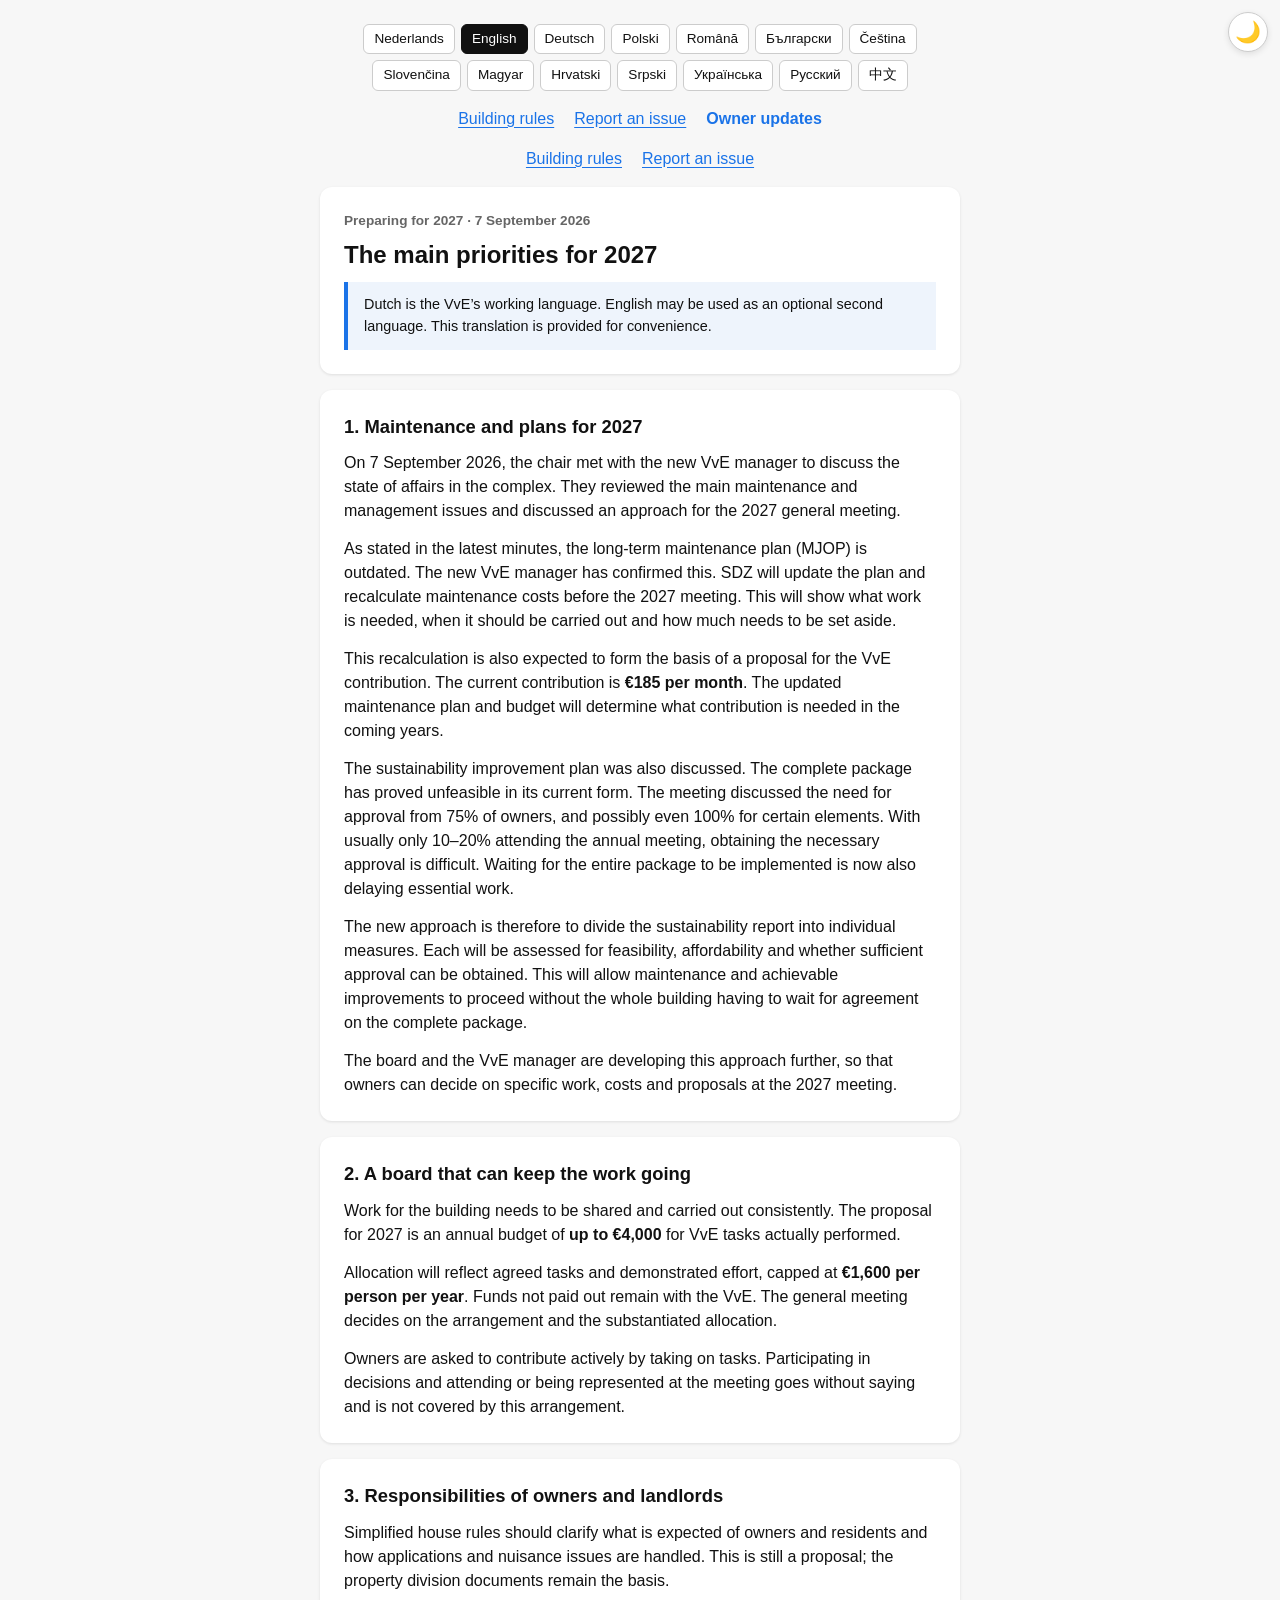
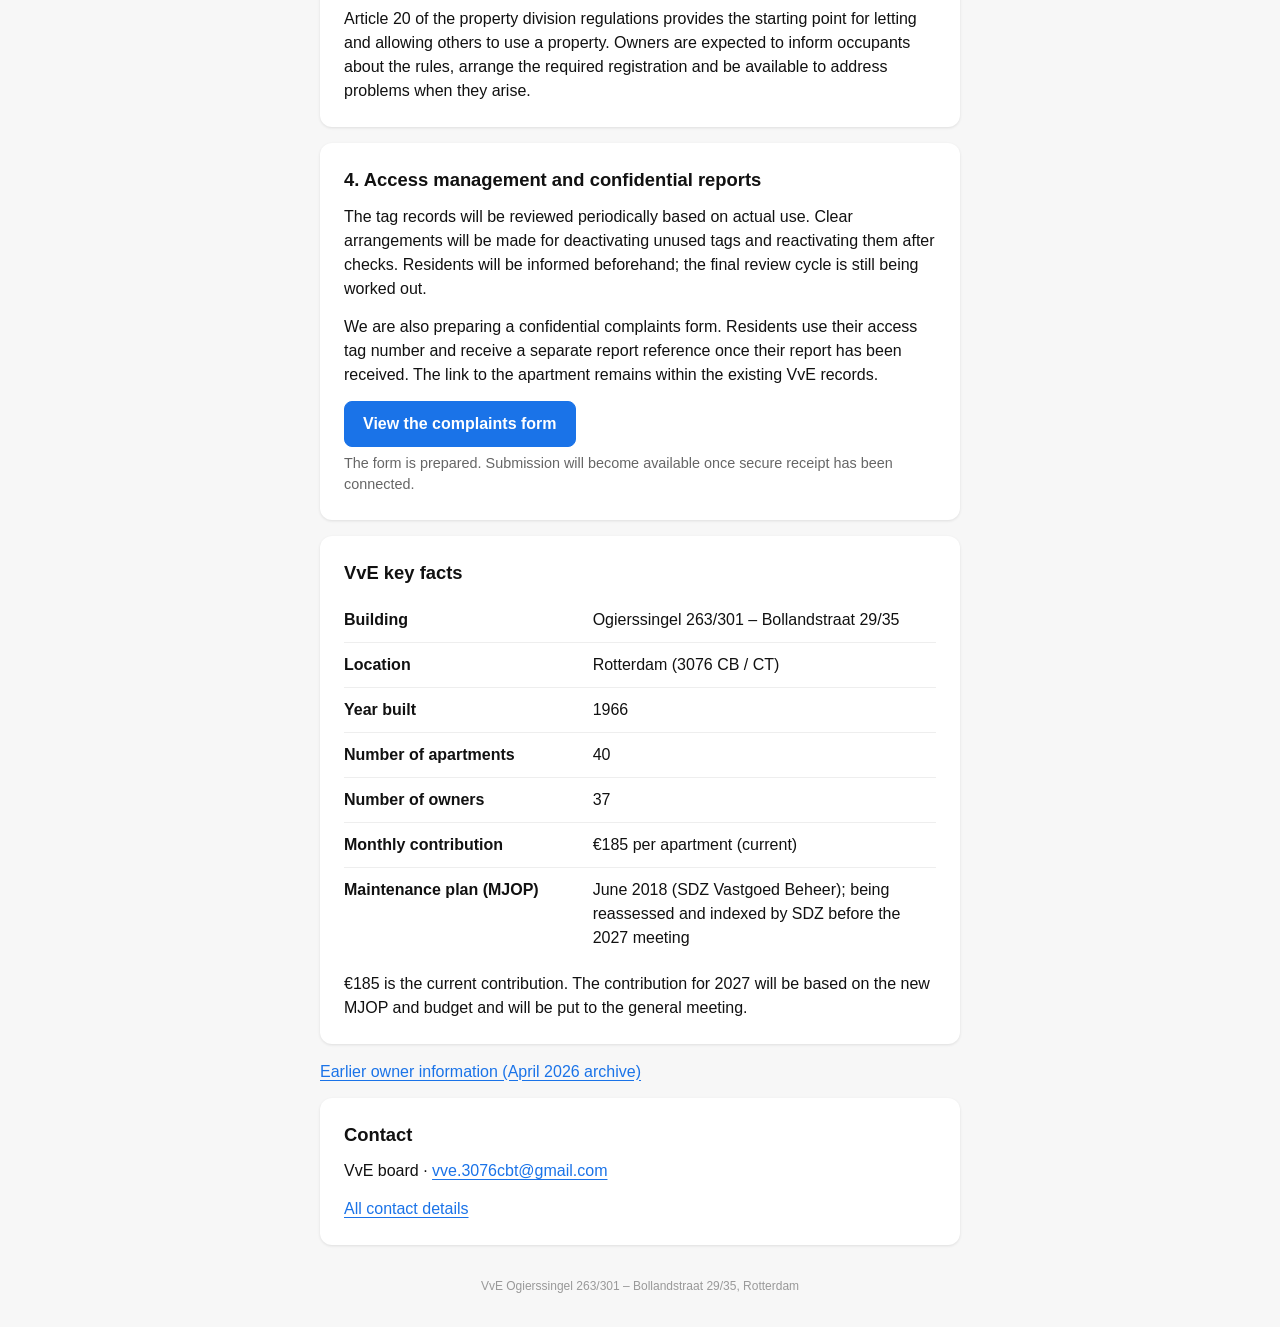
==== commit 6fc14823: "feat: reporting form in all fourteen languages, shared header everywhere The form spoke Dutch, Engli" ====
--- a/eigenaren.html
+++ b/eigenaren.html
@@ -10,6 +10,7 @@
 <script src="assets/eigenaren.js" defer></script>
 <link rel="stylesheet" href="assets/site.css">
 <script src="assets/theme.js"></script>
+<script src="assets/nav.js" defer></script>
 </head>
 <body>
 <button class="theme-toggle" id="themeToggle" aria-label="Toggle dark mode">🌙</button><main class="wrap">
@@ -29,6 +30,7 @@
 <button type="button" lang="ru" data-language="ru" aria-controls="owners-ru" aria-pressed="false">Русский</button>
 <button type="button" lang="zh-Hans" data-language="zh" aria-controls="owners-zh" aria-pressed="false">中文</button>
 </div>
+<nav class="page-nav" id="pageNav" data-page="owners" aria-label="Pagina"></nav>
 <div id="owners-nl" lang="nl" data-content="nl">
 <nav><a href="index.html">Gebouwregels</a><a href="melden.html?lang=nl">Melding doen</a></nav>
 <header class="card"><span class="status">Voorbereiding 2027 · 7 september 2026</span><h1>De hoofdlijnen voor 2027</h1>
